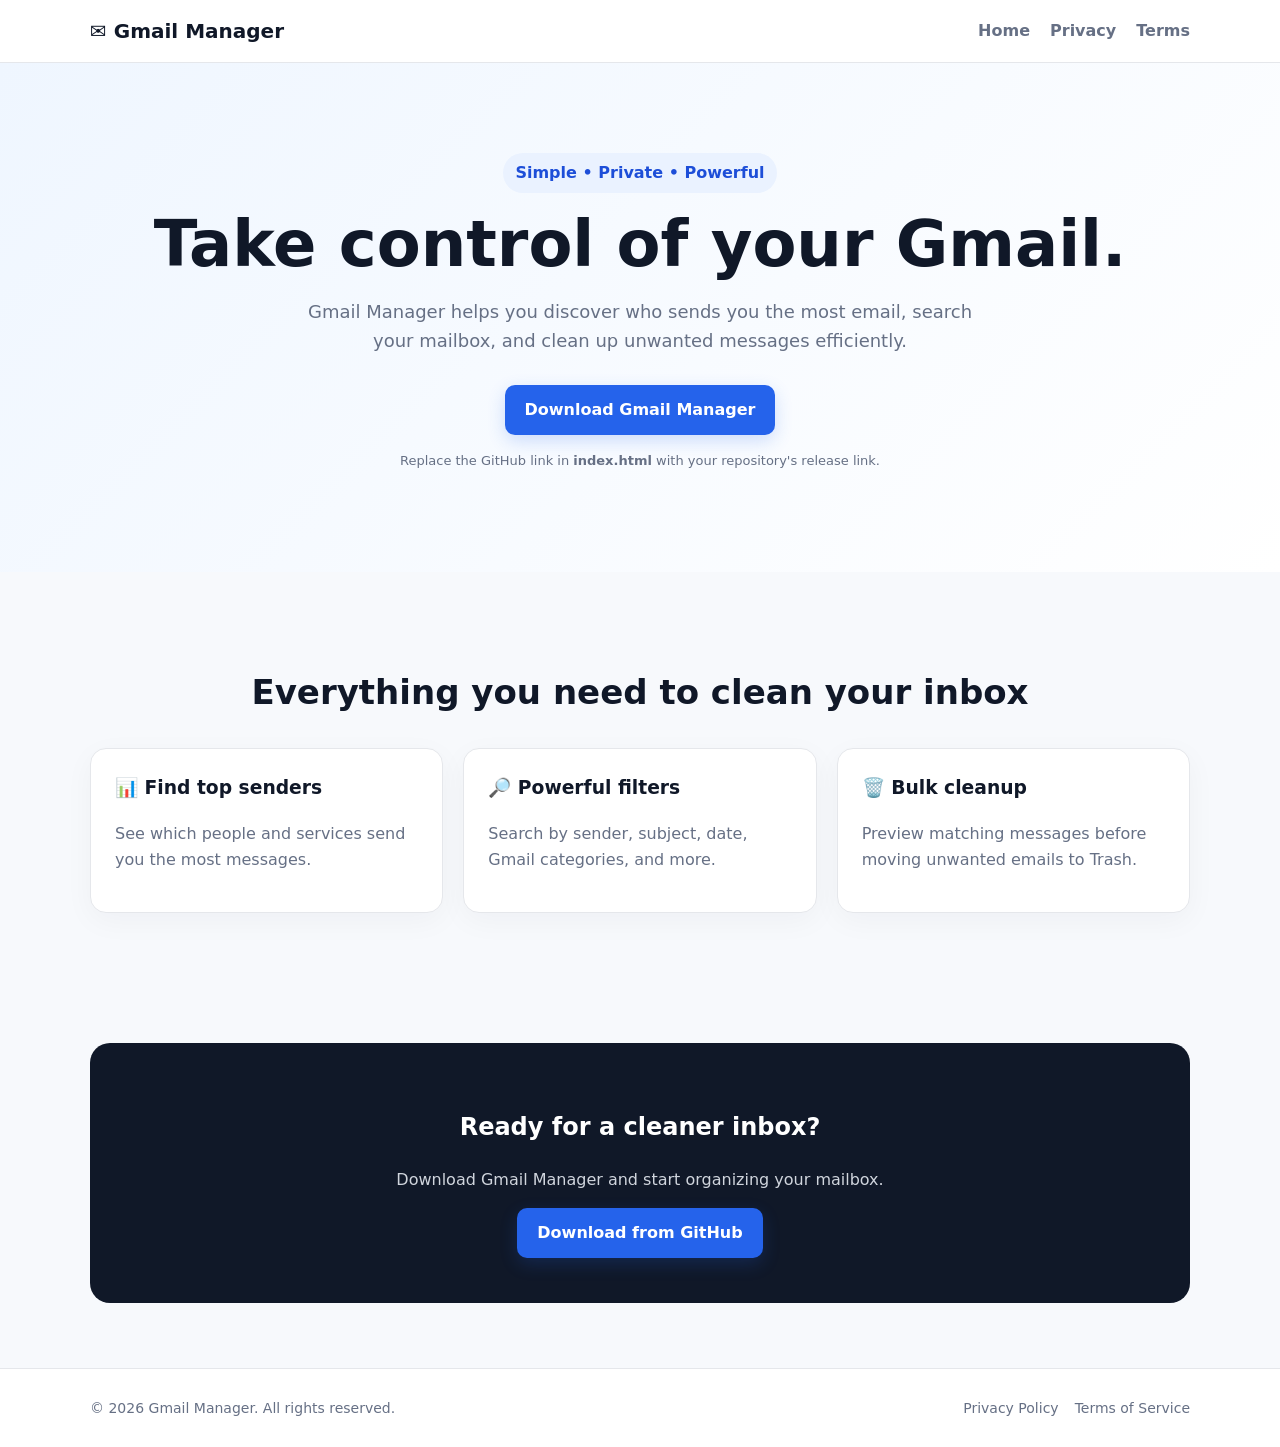
==== index.html @ 33979002 "added site file" ====
<!doctype html><html lang="en"><head><meta charset="utf-8"><meta name="viewport" content="width=device-width,initial-scale=1"><title>Gmail Manager</title><meta name="description" content="Manage and organize your Gmail mailbox from your desktop."><link rel="stylesheet" href="style.css"></head><body>
<nav class="nav"><div class="container navin">
<a class="brand" href="index.html">✉ Gmail Manager</a>
<div class="links"><a href="index.html">Home</a><a href="privacy.html">Privacy</a><a href="terms.html">Terms</a></div>
</div></nav>
<section class="hero"><div class="container"><div class="badge">Simple • Private • Powerful</div><h1>Take control of your Gmail.</h1><p>Gmail Manager helps you discover who sends you the most email, search your mailbox, and clean up unwanted messages efficiently.</p><a class="btn" href="https://github.com/YOUR-USERNAME/YOUR-REPOSITORY/releases/latest" target="_blank" rel="noopener">Download Gmail Manager</a><p style="font-size:13px;margin-top:16px">Replace the GitHub link in <b>index.html</b> with your repository's release link.</p></div></section>
<section class="features"><div class="container"><h2>Everything you need to clean your inbox</h2><div class="grid">
<div class="card"><h3>📊 Find top senders</h3><p>See which people and services send you the most messages.</p></div>
<div class="card"><h3>🔎 Powerful filters</h3><p>Search by sender, subject, date, Gmail categories, and more.</p></div>
<div class="card"><h3>🗑️ Bulk cleanup</h3><p>Preview matching messages before moving unwanted emails to Trash.</p></div>
</div></div></section>
<section class="cta"><div class="container"><div class="ctaBox"><h2>Ready for a cleaner inbox?</h2><p>Download Gmail Manager and start organizing your mailbox.</p><a class="btn" href="https://github.com/YOUR-USERNAME/YOUR-REPOSITORY/releases/latest" target="_blank" rel="noopener">Download from GitHub</a></div></div></section>
<footer class="footer"><div class="container footerin"><span>© 2026 Gmail Manager. All rights reserved.</span><span><a href="privacy.html">Privacy Policy</a><a href="terms.html">Terms of Service</a></span></div></footer></body></html>
---- style.css ----
:root{--blue:#2563eb;--dark:#101828;--muted:#667085;--bg:#f7f9fc;--card:#fff;--border:#e5e7eb}
*{box-sizing:border-box} body{margin:0;font-family:Inter,system-ui,-apple-system,Segoe UI,Roboto,Arial,sans-serif;color:var(--dark);background:var(--bg);line-height:1.6}
.container{width:min(1100px,92%);margin:auto}.nav{background:#fff;border-bottom:1px solid var(--border);position:sticky;top:0;z-index:2}.navin{display:flex;align-items:center;justify-content:space-between;padding:15px 0}.brand{font-weight:800;font-size:20px;text-decoration:none;color:var(--dark)}.links a{margin-left:20px;text-decoration:none;color:var(--muted);font-weight:600}.btn{display:inline-block;background:var(--blue);color:#fff;padding:12px 20px;border-radius:10px;text-decoration:none;font-weight:700;box-shadow:0 6px 18px #2563eb33}.hero{padding:90px 0 70px;text-align:center;background:linear-gradient(135deg,#eff6ff,#fff)}.hero h1{font-size:clamp(36px,6vw,64px);line-height:1.05;margin:0 0 20px}.hero p{max-width:680px;margin:0 auto 30px;color:var(--muted);font-size:18px}.badge{display:inline-block;background:#eaf2ff;color:#1d4ed8;padding:7px 12px;border-radius:99px;font-weight:700;margin-bottom:18px}.features{padding:65px 0}.features h2,.page h1{text-align:center;font-size:34px}.grid{display:grid;grid-template-columns:repeat(3,1fr);gap:20px}.card{background:var(--card);border:1px solid var(--border);border-radius:16px;padding:24px;box-shadow:0 8px 30px #1018280a}.card h3{margin-top:0}.card p{color:var(--muted)}.cta{padding:65px 0;text-align:center}.ctaBox{background:#101828;color:#fff;padding:45px;border-radius:20px}.ctaBox p{color:#d0d5dd}.footer{padding:28px 0;background:#fff;border-top:1px solid var(--border);color:var(--muted);font-size:14px}.footerin{display:flex;justify-content:space-between;gap:20px}.footer a{color:var(--muted);margin-left:16px;text-decoration:none}.page{max-width:850px;margin:55px auto;background:#fff;border:1px solid var(--border);border-radius:16px;padding:45px}.page h1{text-align:left}.page h2{margin-top:32px}@media(max-width:700px){.links{display:none}.grid{grid-template-columns:1fr}.footerin{display:block}.footer a{margin:0 12px 0 0}.page{margin:25px auto;padding:25px}}
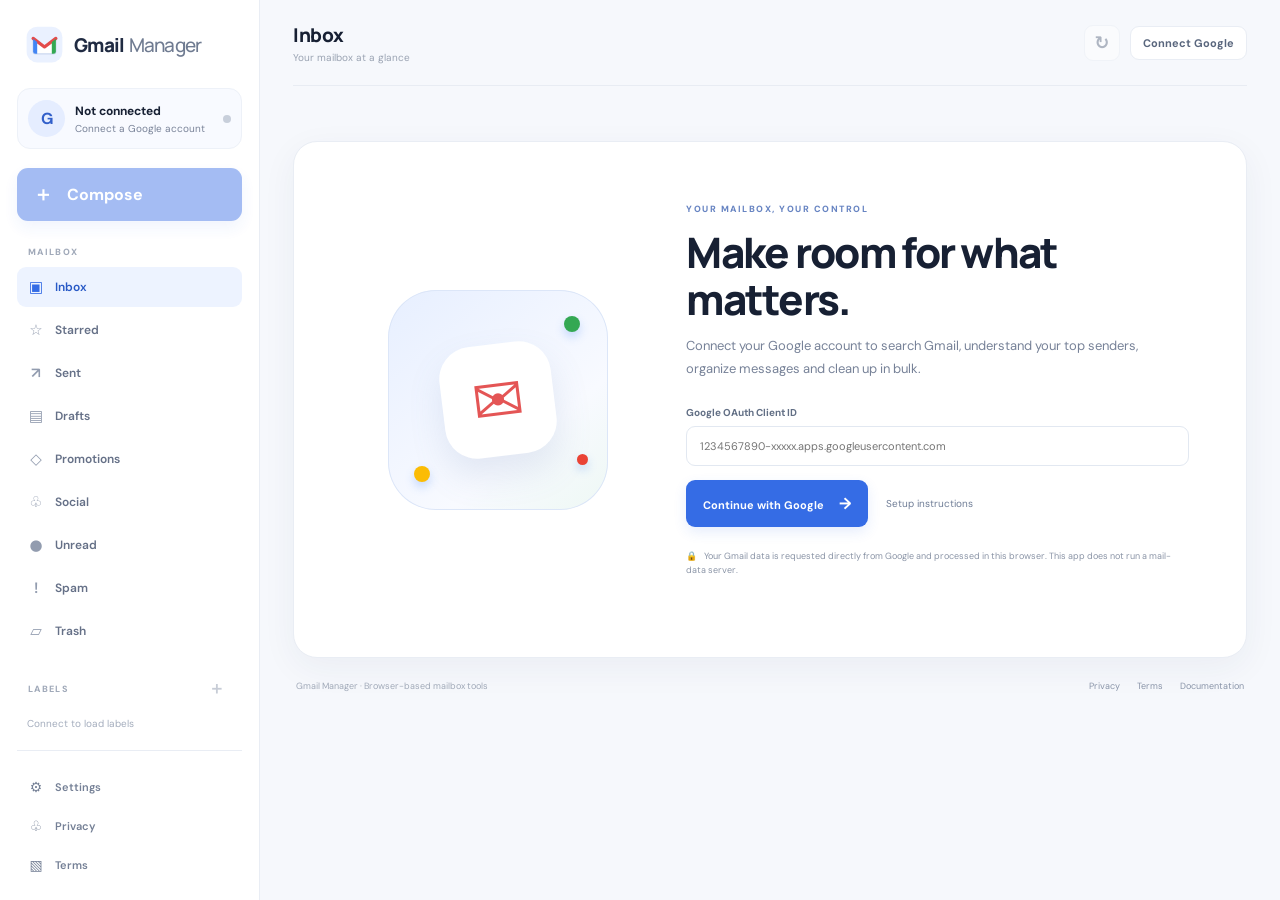
==== commit 3f5d4c78: "integrated on site feature" ====
--- a/index.html
+++ b/index.html
@@ -1,13 +1,158 @@
-<!doctype html><html lang="en"><head><meta charset="utf-8"><meta name="viewport" content="width=device-width,initial-scale=1"><title>Gmail Manager</title><meta name="description" content="Manage and organize your Gmail mailbox from your desktop."><link rel="stylesheet" href="style.css"></head><body>
-<nav class="nav"><div class="container navin">
-<a class="brand" href="index.html">✉ Gmail Manager</a>
-<div class="links"><a href="index.html">Home</a><a href="privacy.html">Privacy</a><a href="terms.html">Terms</a></div>
-</div></nav>
-<section class="hero"><div class="container"><div class="badge">Simple • Private • Powerful</div><h1>Take control of your Gmail.</h1><p>Gmail Manager helps you discover who sends you the most email, search your mailbox, and clean up unwanted messages efficiently.</p><a class="btn" href="https://github.com/YOUR-USERNAME/YOUR-REPOSITORY/releases/latest" target="_blank" rel="noopener">Download Gmail Manager</a><p style="font-size:13px;margin-top:16px">Replace the GitHub link in <b>index.html</b> with your repository's release link.</p></div></section>
-<section class="features"><div class="container"><h2>Everything you need to clean your inbox</h2><div class="grid">
-<div class="card"><h3>📊 Find top senders</h3><p>See which people and services send you the most messages.</p></div>
-<div class="card"><h3>🔎 Powerful filters</h3><p>Search by sender, subject, date, Gmail categories, and more.</p></div>
-<div class="card"><h3>🗑️ Bulk cleanup</h3><p>Preview matching messages before moving unwanted emails to Trash.</p></div>
-</div></div></section>
-<section class="cta"><div class="container"><div class="ctaBox"><h2>Ready for a cleaner inbox?</h2><p>Download Gmail Manager and start organizing your mailbox.</p><a class="btn" href="https://github.com/YOUR-USERNAME/YOUR-REPOSITORY/releases/latest" target="_blank" rel="noopener">Download from GitHub</a></div></div></section>
-<footer class="footer"><div class="container footerin"><span>© 2026 Gmail Manager. All rights reserved.</span><span><a href="privacy.html">Privacy Policy</a><a href="terms.html">Terms of Service</a></span></div></footer></body></html>+<!doctype html>
+<html lang="en">
+<head>
+  <meta charset="utf-8">
+  <meta name="viewport" content="width=device-width,initial-scale=1">
+  <meta name="description" content="A private, browser-based Gmail manager with sender analytics, search and bulk cleanup.">
+  <meta name="theme-color" content="#f6f8fc">
+  <title>Gmail Manager</title>
+  <link rel="icon" href="favicon.svg" type="image/svg+xml">
+  <link rel="stylesheet" href="styles.css">
+  <script src="https://accounts.google.com/gsi/client" async defer></script>
+  <script src="config.js"></script>
+  <script src="app.js" defer></script>
+</head>
+<body>
+  <div class="app-shell">
+    <aside class="sidebar">
+      <a class="brand" href="index.html" aria-label="Gmail Manager home">
+        <span class="brand-mark"><svg viewBox="0 0 48 48" aria-hidden="true"><rect x="2" y="2" width="44" height="44" rx="13" fill="#eaf1ff"/><path d="M10 15.5 24 26l14-10.5v17a3 3 0 0 1-3 3H13a3 3 0 0 1-3-3z" fill="#fff" stroke="#cbd8ef" stroke-width="1.4"/><path d="M10 16.5 24 27l14-10.5" fill="none" stroke="#e34b4b" stroke-width="4" stroke-linecap="round" stroke-linejoin="round"/><path d="M10 17v15.5a3 3 0 0 0 3 3h2V21" fill="#4285f4"/><path d="M38 17v15.5a3 3 0 0 1-3 3h-2V21" fill="#34a853"/></svg></span>
+        <span>Gmail<span class="brand-light">Manager</span></span>
+      </a>
+
+      <div class="account-card" id="accountCard">
+        <div class="avatar" id="accountAvatar">G</div>
+        <div class="account-copy"><strong id="accountName">Not connected</strong><small id="accountEmail">Connect a Google account</small></div>
+        <span class="connection-dot" id="connectionDot"></span>
+      </div>
+
+      <button class="compose-button" id="composeButton" disabled><span>＋</span> Compose</button>
+
+      <div class="nav-label">MAILBOX</div>
+      <nav class="side-nav" aria-label="Mailbox navigation">
+        <button class="nav-item active" data-query="in:inbox" data-title="Inbox"><span class="nav-icon">▣</span> Inbox <span class="nav-count" id="inboxCount"></span></button>
+        <button class="nav-item" data-query="is:starred" data-title="Starred"><span class="nav-icon">☆</span> Starred</button>
+        <button class="nav-item" data-query="in:sent" data-title="Sent"><span class="nav-icon">↗</span> Sent</button>
+        <button class="nav-item" data-query="in:drafts" data-title="Drafts"><span class="nav-icon">▤</span> Drafts</button>
+        <button class="nav-item" data-query="category:promotions" data-title="Promotions"><span class="nav-icon">◇</span> Promotions</button>
+        <button class="nav-item" data-query="category:social" data-title="Social"><span class="nav-icon">♧</span> Social</button>
+        <button class="nav-item" data-query="is:unread" data-title="Unread"><span class="nav-icon">●</span> Unread</button>
+        <button class="nav-item" data-query="in:spam" data-title="Spam"><span class="nav-icon">!</span> Spam</button>
+        <button class="nav-item" data-query="in:trash" data-title="Trash"><span class="nav-icon">▱</span> Trash</button>
+      </nav>
+
+      <div class="nav-label labels-heading">LABELS <button id="createLabelButton" title="Create label" disabled>＋</button></div>
+      <nav class="side-nav label-nav" id="labelNav" aria-label="Custom labels"><div class="muted-mini">Connect to load labels</div></nav>
+
+      <div class="sidebar-bottom">
+        <button class="side-link" id="settingsButton"><span>⚙</span> Settings</button>
+        <a class="side-link" href="privacy.html"><span>♧</span> Privacy</a>
+        <a class="side-link" href="terms.html"><span>▧</span> Terms</a>
+      </div>
+    </aside>
+
+    <main class="main-area">
+      <header class="topbar">
+        <div class="mobile-brand">✉ Gmail Manager</div>
+        <div class="breadcrumb"><span id="pageTitle">Inbox</span><span class="breadcrumb-sub" id="pageSubtitle">Your mailbox at a glance</span></div>
+        <div class="top-actions">
+          <button class="icon-button" id="refreshButton" title="Refresh" disabled>↻</button>
+          <button class="outline-button" id="connectButton">Connect Google</button>
+          <button class="profile-button" id="disconnectButton" hidden>Disconnect</button>
+        </div>
+      </header>
+
+      <section class="connect-panel" id="connectPanel">
+        <div class="connect-illustration"><div class="mail-orbit">✉</div><div class="orbit-dot dot-one"></div><div class="orbit-dot dot-two"></div><div class="orbit-dot dot-three"></div></div>
+        <div class="connect-copy">
+          <span class="eyebrow">YOUR MAILBOX, YOUR CONTROL</span>
+          <h1>Make room for what matters.</h1>
+          <p>Connect your Google account to search Gmail, understand your top senders, organize messages and clean up in bulk.</p>
+          <label class="field-label" for="clientIdInput">Google OAuth Client ID</label>
+          <input class="text-input client-input" id="clientIdInput" type="text" spellcheck="false" autocomplete="off" placeholder="1234567890-xxxxx.apps.googleusercontent.com">
+          <div class="connect-actions"><button class="primary-button" id="connectStartButton">Continue with Google <span>→</span></button><a href="README.md#google-cloud-setup" target="_blank" rel="noopener">Setup instructions</a></div>
+          <div class="privacy-note"><span>🔒</span> Your Gmail data is requested directly from Google and processed in this browser. This app does not run a mail-data server.</div>
+          <div class="connect-error" id="connectError" role="alert"></div>
+        </div>
+      </section>
+
+      <section class="workspace" id="workspace" hidden>
+        <section class="stats-grid" aria-label="Mailbox overview">
+          <article class="stat-card"><div class="stat-top"><span>Total messages</span><span class="stat-icon blue">▤</span></div><strong id="statTotal">—</strong><small>In your mailbox</small></article>
+          <article class="stat-card"><div class="stat-top"><span>Unread</span><span class="stat-icon violet">●</span></div><strong id="statUnread">—</strong><small>Unread on this page</small></article>
+          <article class="stat-card"><div class="stat-top"><span>Conversations</span><span class="stat-icon green">▣</span></div><strong id="statThreads">—</strong><small>Across your account</small></article>
+          <article class="stat-card"><div class="stat-top"><span>Senders scanned</span><span class="stat-icon amber">♙</span></div><strong id="statSenders">—</strong><small id="senderScanNote">Run a sender scan</small></article>
+        </section>
+
+        <section class="toolbar-card">
+          <form id="searchForm" class="search-form">
+            <span class="search-symbol">⌕</span>
+            <input id="searchInput" type="search" placeholder='Search Gmail (e.g. from:example.com older_than:1y)' autocomplete="off">
+            <select id="pageSize" aria-label="Messages per page"><option value="25">25</option><option value="50" selected>50</option><option value="100">100</option></select>
+            <button class="primary-button search-button" type="submit">Search</button>
+          </form>
+          <div class="quick-filters"><span>Quick filters</span><button data-search="category:promotions">Promotions</button><button data-search="has:attachment">Attachments</button><button data-search="is:unread">Unread</button><button data-search="older_than:1y">Older than 1 year</button><button data-search="category:promotions older_than:1y">Old promotions</button><button data-search="larger:10M">Over 10 MB</button></div>
+        </section>
+
+        <div class="content-grid">
+          <section class="mail-card">
+            <div class="mail-card-head">
+              <div><h2 id="listHeading">Inbox</h2><p id="resultDescription">Latest messages in your inbox</p></div>
+              <div class="head-actions"><button class="text-button" id="senderScanButton" disabled>↗ Analyze senders</button><button class="text-button danger-text" id="trashMatchingButton" title="Count and move all matching search results to Trash">Move all matching to Trash</button></div>
+            </div>
+            <div class="bulk-toolbar" id="bulkToolbar">
+              <label class="select-all"><input type="checkbox" id="selectAllCheckbox"><span id="selectedCount">0 selected</span></label>
+              <button data-action="archive" title="Archive">▣</button>
+              <button data-action="read" title="Mark read">✉</button>
+              <button data-action="unread" title="Mark unread">●</button>
+              <button data-action="star" title="Star">☆</button>
+              <button data-action="unstar" title="Unstar">★</button>
+              <button data-action="spam" title="Report spam">!</button>
+              <button data-action="trash" title="Move to Trash" class="danger-icon">▱</button>
+              <button data-action="restore" title="Restore from Trash" class="restore-action" hidden>↶</button>
+              <select id="labelActionSelect" aria-label="Choose label"><option value="">Label as…</option></select>
+              <button id="applyLabelButton" title="Apply selected label">Apply</button>
+            </div>
+            <div class="mail-list" id="mailList"><div class="empty-state"><div class="empty-icon">✉</div><strong>Connect your account to get started</strong><p>Your messages will appear here.</p></div></div>
+            <div class="list-footer"><span id="pageStatus">—</span><div><button id="previousPageButton" disabled>←</button><button id="nextPageButton" disabled>→</button></div></div>
+          </section>
+
+          <aside class="sender-card">
+            <div class="sender-card-head"><div><h2>Top senders</h2><p>Who emails you most</p></div><span class="sender-symbol">♙</span></div>
+            <div class="sender-scan-controls"><label for="scanLimit">Scan messages</label><select id="scanLimit"><option value="500">500</option><option value="1000" selected>1,000</option><option value="2500">2,500</option><option value="5000">5,000</option><option value="10000">10,000</option></select><button id="scanSendersButton" disabled>Scan</button></div>
+            <div class="scan-progress" id="scanProgress" hidden><div class="progress-track"><span id="scanProgressBar"></span></div><small id="scanProgressText">Scanning…</small></div>
+            <div class="sender-list" id="senderList"><div class="sender-placeholder">Run a scan to see people and services ranked by email volume.</div></div>
+            <button class="export-button" id="exportSendersButton" disabled>↓ Export sender list as CSV</button>
+            <p class="sender-footnote">Counts are based on the number of messages scanned. A limited scan may not include your entire mailbox.</p>
+          </aside>
+        </div>
+      </section>
+
+      <footer class="app-footer"><span>Gmail Manager · Browser-based mailbox tools</span><span><a href="privacy.html">Privacy</a><a href="terms.html">Terms</a><a href="README.md">Documentation</a></span></footer>
+    </main>
+  </div>
+
+  <div class="modal-backdrop" id="messageModal" hidden>
+    <section class="message-modal" role="dialog" aria-modal="true" aria-labelledby="messageSubject">
+      <div class="modal-header"><button class="icon-button" id="closeMessageButton" aria-label="Close">←</button><div class="modal-actions"><button id="messageArchiveButton" title="Archive">▣</button><button id="messageTrashButton" title="Move to Trash" class="danger-icon">▱</button><button id="messageStarButton" title="Star">☆</button><button id="messageUnreadButton" title="Mark unread">●</button></div></div>
+      <div class="message-content"><div class="message-labels" id="messageLabels"></div><h2 id="messageSubject">(No subject)</h2><div class="message-meta"><div class="avatar small-avatar" id="messageAvatar">?</div><div><strong id="messageFrom"></strong><small id="messageTo"></small></div><time id="messageDate"></time></div><div class="message-body" id="messageBody">Loading message…</div><div class="attachment-area" id="attachmentArea"></div></div>
+    </section>
+  </div>
+
+  <div class="modal-backdrop" id="composeModal" hidden>
+    <section class="compose-modal" role="dialog" aria-modal="true" aria-labelledby="composeTitle">
+      <div class="compose-header"><strong id="composeTitle">New message</strong><button id="closeComposeButton" aria-label="Close">×</button></div>
+      <form id="composeForm"><input id="composeTo" type="text" placeholder="To (one or more email addresses)" required><input id="composeCc" type="text" placeholder="Cc (optional)"><input id="composeSubject" type="text" placeholder="Subject"><textarea id="composeBody" rows="12" placeholder="Write your message…" required></textarea><div class="compose-footer"><button class="primary-button" type="submit" id="sendButton">Send message ↗</button><span id="composeStatus"></span></div></form>
+    </section>
+  </div>
+
+  <div class="modal-backdrop" id="settingsModal" hidden>
+    <section class="settings-modal" role="dialog" aria-modal="true" aria-labelledby="settingsTitle">
+      <div class="compose-header"><strong id="settingsTitle">Settings & connection</strong><button id="closeSettingsButton" aria-label="Close">×</button></div>
+      <div class="settings-content"><h3>Google OAuth</h3><p>Set the Web application OAuth Client ID registered for this website's domain.</p><label class="field-label" for="settingsClientId">OAuth Client ID</label><input class="text-input" id="settingsClientId" type="text" autocomplete="off"><button class="primary-button" id="saveClientIdButton">Save Client ID</button><div class="settings-divider"></div><h3>Access and privacy</h3><p>The access token stays in memory for this browser session. The site does not store your messages or OAuth token on a server.</p><button class="outline-button" id="revokeButton">Revoke Google access</button></div>
+    </section>
+  </div>
+
+  <div class="toast" id="toast" role="status" aria-live="polite"></div>
+</body>
+</html>
--- a/styles.css
+++ b/styles.css
@@ -0,0 +1,10 @@
+@import url('https://fonts.googleapis.com/css2?family=DM+Sans:wght@400;500;600;700&family=Manrope:wght@400;500;600;700;800&display=swap');
+:root{--bg:#f6f8fc;--surface:#fff;--surface-2:#fbfcff;--ink:#172033;--muted:#798398;--line:#e9edf4;--blue:#356ce5;--blue-dark:#2456c9;--blue-soft:#edf3ff;--red:#dc5353;--green:#26966a;--shadow:0 10px 35px rgba(36,57,95,.055);--radius:17px}
+*{box-sizing:border-box}html,body{margin:0;min-height:100%;font-family:'DM Sans',system-ui,-apple-system,Segoe UI,sans-serif;color:var(--ink);background:var(--bg)}button,input,select,textarea{font:inherit}button{cursor:pointer}button:disabled{opacity:.45;cursor:not-allowed}a{color:inherit}.app-shell{min-height:100vh}.sidebar{position:fixed;inset:0 auto 0 0;width:260px;background:#fff;border-right:1px solid var(--line);padding:25px 17px 17px;display:flex;flex-direction:column;z-index:5}.brand{display:flex;align-items:center;gap:10px;text-decoration:none;color:#202b42;font:800 19px Manrope,sans-serif;padding:0 8px 24px;letter-spacing:-.7px}.brand-mark{width:39px;height:39px;display:grid;place-items:center}.brand-mark svg{width:39px;height:39px}.brand-light{font-weight:500;color:#6f7b91;margin-left:4px}.account-card{display:flex;align-items:center;gap:10px;padding:11px 10px;background:#f8faff;border:1px solid #edf1f8;border-radius:13px;margin-bottom:19px;min-width:0}.avatar{width:37px;height:37px;border-radius:50%;background:#e5edff;color:#315fca;display:grid;place-items:center;font-weight:700;flex:none}.account-copy{display:flex;flex-direction:column;min-width:0;flex:1}.account-copy strong{font-size:12px;overflow:hidden;text-overflow:ellipsis;white-space:nowrap}.account-copy small{font-size:10px;color:var(--muted);overflow:hidden;text-overflow:ellipsis;white-space:nowrap;margin-top:3px}.connection-dot{width:8px;height:8px;background:#c8cfdb;border-radius:50%;flex:none}.connection-dot.connected{background:#27b47c;box-shadow:0 0 0 4px #27b47c1b}.compose-button{border:0;border-radius:11px;background:var(--blue);color:#fff;font-weight:700;padding:13px 16px;text-align:left;box-shadow:0 7px 16px #356ce52a;margin-bottom:25px}.compose-button span{font-size:20px;margin-right:10px;vertical-align:-1px}.nav-label{font-size:9px;font-weight:800;letter-spacing:1.35px;color:#a0a9b9;padding:0 11px;margin-bottom:9px}.side-nav{display:flex;flex-direction:column;gap:3px}.nav-item{border:0;background:transparent;color:#657087;text-align:left;border-radius:9px;padding:10px 11px;font-size:12px;font-weight:600;display:flex;align-items:center;gap:11px}.nav-item:hover,.side-link:hover{background:#f6f8fc}.nav-item.active{background:var(--blue-soft);color:#2859c6}.nav-icon{width:16px;text-align:center;font-size:15px;color:#929caf}.nav-item.active .nav-icon{color:var(--blue)}.nav-count{margin-left:auto;font-size:10px;color:#7c8ba9}.labels-heading{display:flex;justify-content:space-between;align-items:center;margin-top:26px}.labels-heading button{border:0;background:transparent;color:#8490a6;font-size:17px;padding:0 6px}.label-nav{max-height:25vh;overflow:auto}.label-nav .nav-item{font-size:11px;padding:8px 11px}.label-color{width:8px;height:8px;border-radius:3px;background:#91a9d7}.muted-mini{font-size:10px;color:#a4adbd;padding:8px 10px}.sidebar-bottom{margin-top:auto;padding-top:18px;border-top:1px solid var(--line);display:flex;flex-direction:column;gap:3px}.side-link{display:flex;align-items:center;gap:11px;text-decoration:none;color:#758096;padding:9px 11px;border:0;background:transparent;border-radius:9px;font-size:11px;font-weight:600;text-align:left}.side-link span{width:16px;text-align:center;font-size:14px}.main-area{margin-left:260px;min-height:100vh;padding:0 33px 18px;max-width:1800px}.topbar{height:86px;display:flex;align-items:center;justify-content:space-between;border-bottom:1px solid #e8ecf3;margin-bottom:25px}.breadcrumb{display:flex;flex-direction:column;gap:3px}.breadcrumb>span:first-child{font:800 19px Manrope,sans-serif;letter-spacing:-.5px}.breadcrumb-sub{font-size:10px;color:#9aa3b2}.top-actions{display:flex;align-items:center;gap:10px}.icon-button,.profile-button,.outline-button{border:1px solid var(--line);background:#fff;color:#59667d;border-radius:9px;padding:9px 12px;font-size:11px;font-weight:700}.icon-button{width:36px;height:36px;padding:0;font-size:18px}.primary-button{border:0;background:var(--blue);color:#fff;border-radius:9px;padding:11px 16px;font-size:11px;font-weight:700;box-shadow:0 5px 13px #356ce51f}.primary-button:hover,.compose-button:hover{background:var(--blue-dark)}.outline-button:hover,.icon-button:hover{border-color:#b9c9e7;color:var(--blue)}.mobile-brand{display:none}.connect-panel{max-width:1050px;margin:55px auto 0;background:#fff;border:1px solid var(--line);border-radius:24px;box-shadow:var(--shadow);padding:54px 6%;display:grid;grid-template-columns:35% 1fr;gap:5%;align-items:center}.connect-illustration{width:220px;height:220px;border-radius:48px;background:linear-gradient(140deg,#e7efff,#f8faff 67%,#eef8f4);display:grid;place-items:center;position:relative;margin:auto;box-shadow:inset 0 0 0 1px #dce6f8}.mail-orbit{width:112px;height:112px;background:#fff;border-radius:32px;display:grid;place-items:center;color:#e45555;font-size:62px;box-shadow:0 18px 35px #617cab25;transform:rotate(-7deg)}.orbit-dot{position:absolute;width:16px;height:16px;border-radius:50%;background:#4285f4;box-shadow:0 5px 10px #4285f444}.dot-one{top:26px;right:28px;background:#34a853}.dot-two{bottom:28px;left:26px;background:#fbbc05}.dot-three{bottom:45px;right:20px;background:#ea4335;width:11px;height:11px}.eyebrow{font-size:9px;font-weight:800;letter-spacing:1.5px;color:#6784c2}.connect-copy h1{font:800 clamp(30px,4vw,42px)/1.12 Manrope,sans-serif;letter-spacing:-1.7px;margin:12px 0}.connect-copy>p{font-size:13px;color:#778298;line-height:1.75;max-width:540px;margin:0 0 25px}.field-label{display:block;color:#626f85;font-size:10px;font-weight:700;margin:13px 0 7px}.text-input{width:100%;border:1px solid #e2e8f1;border-radius:9px;background:#fff;padding:12px 13px;color:#27344b;outline:0;font-size:11px}.text-input:focus,.search-form input:focus,.compose-modal input:focus,.compose-modal textarea:focus{border-color:#91ace8;box-shadow:0 0 0 3px #356ce511}.connect-actions{display:flex;align-items:center;gap:18px;margin-top:14px}.connect-actions .primary-button{padding:13px 17px}.connect-actions .primary-button span{font-size:16px;margin-left:12px}.connect-actions a{font-size:10px;color:#6f7d96;text-decoration:none}.privacy-note{font-size:9px;color:#8a94a6;margin-top:22px;line-height:1.6}.privacy-note span{margin-right:5px}.connect-error{color:#bc4545;font-size:11px;margin-top:10px;min-height:16px}.workspace{padding-bottom:10px}.stats-grid{display:grid;grid-template-columns:repeat(4,1fr);gap:14px;margin-bottom:18px}.stat-card{background:#fff;border:1px solid var(--line);border-radius:14px;padding:17px 18px;box-shadow:0 5px 17px #24395f07}.stat-top{display:flex;justify-content:space-between;align-items:center;color:#818b9e;font-size:10px;font-weight:600}.stat-card>strong{display:block;font:800 24px Manrope,sans-serif;letter-spacing:-.8px;margin:9px 0 2px}.stat-card small{font-size:9px;color:#a2aaba}.stat-icon{width:28px;height:28px;border-radius:9px;display:grid;place-items:center;font-size:13px}.stat-icon.blue{color:#3c70dd;background:#edf3ff}.stat-icon.violet{color:#8861c8;background:#f3edff}.stat-icon.green{color:#24996b;background:#eaf8f2}.stat-icon.amber{color:#c38d21;background:#fff7e4}.toolbar-card{background:#fff;border:1px solid var(--line);border-radius:14px;padding:14px 16px;margin-bottom:18px}.search-form{height:40px;border:1px solid #edf0f5;background:#fbfcfe;border-radius:9px;display:flex;align-items:center;padding-left:12px;gap:9px}.search-symbol{font-size:23px;color:#93a0b5;line-height:1}.search-form input{border:0;outline:0;background:transparent;flex:1;min-width:60px;font-size:11px;color:#334159}.search-form select{border:0;background:transparent;color:#7b879a;font-size:10px;outline:0}.search-button{height:32px;padding:0 15px;margin-right:4px}.quick-filters{display:flex;align-items:center;gap:7px;flex-wrap:wrap;margin-top:12px}.quick-filters span{font-size:9px;color:#9aa4b4;margin-right:3px}.quick-filters button{border:1px solid #edf0f5;background:#fff;color:#6e7a8f;border-radius:20px;padding:5px 10px;font-size:9px}.quick-filters button:hover{border-color:#c9d7f4;color:#356ce5;background:#f8faff}.content-grid{display:grid;grid-template-columns:minmax(0,1fr) 310px;gap:18px;align-items:start}.mail-card,.sender-card{background:#fff;border:1px solid var(--line);border-radius:14px;box-shadow:0 5px 17px #24395f07;overflow:hidden}.mail-card-head{display:flex;align-items:center;justify-content:space-between;padding:18px 19px 15px}.mail-card-head h2,.sender-card h2{font:800 15px Manrope,sans-serif;letter-spacing:-.4px;margin:0 0 4px}.mail-card-head p,.sender-card-head p{font-size:9px;color:#9aa3b2;margin:0}.head-actions{display:flex;align-items:center;gap:8px}.text-button{background:transparent;border:0;color:#4772cb;font-size:10px;font-weight:700;padding:8px}.more-button{width:30px;height:30px;border:1px solid #eef1f6;background:#fff;color:#758198;border-radius:8px;font-size:17px}.bulk-toolbar{padding:9px 16px;border-top:1px solid #f0f2f6;border-bottom:1px solid #f0f2f6;display:flex;align-items:center;gap:5px;min-height:44px}.bulk-toolbar button{border:0;background:transparent;color:#758198;border-radius:6px;width:28px;height:27px;font-size:13px}.bulk-toolbar button:hover{background:#eff4ff;color:#356ce5}.bulk-toolbar .danger-icon{color:#c45454}.bulk-toolbar .select-all{display:flex;align-items:center;gap:7px;font-size:9px;color:#7b8799;margin-right:6px;white-space:nowrap}.bulk-toolbar input{accent-color:var(--blue)}.bulk-toolbar select{max-width:120px;min-width:0;border:1px solid #e8edf4;border-radius:6px;padding:5px;color:#768197;font-size:9px;margin-left:auto}.bulk-toolbar #applyLabelButton{border:1px solid #e8edf4;width:auto;padding:0 8px;font-size:9px}.mail-list{min-height:250px}.mail-row{display:grid;grid-template-columns:24px 1fr 90px;gap:10px;align-items:center;padding:12px 17px;border-bottom:1px solid #f0f2f6;cursor:pointer;transition:background .12s}.mail-row:hover{background:#f9fbff}.mail-row.unread{background:#f7f9ff}.mail-row.unread .row-sender,.mail-row.unread .row-subject{font-weight:800;color:#26334a}.row-check{display:grid;place-items:center}.row-check input{accent-color:var(--blue);margin:0}.row-main{min-width:0}.row-top{display:flex;align-items:center;gap:9px;min-width:0}.row-sender{font-size:10px;font-weight:600;color:#536078;white-space:nowrap;overflow:hidden;text-overflow:ellipsis;max-width:38%}.row-subject{font-size:10px;font-weight:600;color:#38445b;white-space:nowrap;overflow:hidden;text-overflow:ellipsis}.row-snippet{font-size:9px;color:#9aa3b3;white-space:nowrap;overflow:hidden;text-overflow:ellipsis;margin-top:4px}.row-date{text-align:right;color:#929daf;font-size:9px;white-space:nowrap}.row-star{color:#d7a83c;margin-right:5px}.empty-state{display:grid;place-items:center;text-align:center;padding:52px 20px;color:#8c97aa}.empty-state strong{font:700 12px Manrope;color:#55627a;margin-top:10px}.empty-state p{font-size:10px;margin:5px 0}.empty-icon{width:45px;height:45px;border-radius:15px;background:#eef3ff;color:#5780d4;display:grid;place-items:center;font-size:23px}.list-footer{padding:11px 16px;display:flex;align-items:center;justify-content:space-between;font-size:9px;color:#9aa3b2}.list-footer button{border:1px solid #e9edf4;border-radius:7px;background:#fff;color:#718099;width:30px;height:28px;margin-left:5px}.sender-card{padding:17px 16px}.sender-card-head{display:flex;justify-content:space-between;align-items:center}.sender-symbol{width:29px;height:29px;border-radius:9px;background:#edf3ff;color:#4b75ca;display:grid;place-items:center}.sender-scan-controls{display:flex;align-items:center;gap:6px;background:#fafbfe;border:1px solid #eef1f6;padding:8px;border-radius:8px;margin-top:14px}.sender-scan-controls label{font-size:9px;color:#8b95a7;flex:1}.sender-scan-controls select{border:0;background:transparent;font-size:9px;color:#63718a;outline:0}.sender-scan-controls button{border:0;background:#eaf1ff;color:#356ce5;border-radius:6px;padding:6px 10px;font-size:9px;font-weight:700}.scan-progress{padding:10px 2px 0}.progress-track{height:4px;background:#edf1f7;border-radius:9px;overflow:hidden}.progress-track span{display:block;height:100%;width:0;background:#4b77df;transition:width .2s}.scan-progress small{display:block;color:#929db0;font-size:9px;margin-top:5px}.sender-list{margin:10px 0;min-height:100px}.sender-placeholder{font-size:10px;line-height:1.6;color:#9aa4b4;padding:18px 8px;text-align:center}.sender-row{display:flex;align-items:center;gap:9px;padding:9px 2px;border-bottom:1px solid #f1f3f7;cursor:pointer}.sender-row:hover .sender-address{color:#356ce5}.sender-avatar{width:28px;height:28px;border-radius:9px;background:#eef3ff;color:#5379c8;display:grid;place-items:center;font-size:10px;font-weight:700;flex:none}.sender-details{min-width:0;flex:1}.sender-name{font-size:9px;font-weight:700;color:#536078;white-space:nowrap;overflow:hidden;text-overflow:ellipsis}.sender-address{font-size:8px;color:#a0a9b8;white-space:nowrap;overflow:hidden;text-overflow:ellipsis;margin-top:2px}.sender-count{font-size:9px;color:#68758d;font-weight:700;background:#f4f6fa;border-radius:6px;padding:4px 6px}.export-button{width:100%;border:1px solid #e5ebf5;background:#fff;color:#62718a;border-radius:8px;padding:9px;font-size:9px;font-weight:700}.export-button:not(:disabled):hover{border-color:#c5d5f4;color:#356ce5}.sender-footnote{font-size:8px;color:#a0a9b8;line-height:1.5;margin:10px 2px 0}.app-footer{display:flex;justify-content:space-between;align-items:center;color:#a0a9b8;font-size:9px;padding:22px 3px 4px}.app-footer a{margin-left:17px;text-decoration:none;color:#8994a8}.modal-backdrop{position:fixed;inset:0;background:#18243c66;backdrop-filter:blur(3px);z-index:20;display:grid;place-items:center;padding:20px}.modal-backdrop[hidden]{display:none}.message-modal,.compose-modal,.settings-modal{background:#fff;border-radius:16px;box-shadow:0 25px 80px #16233d35;max-height:90vh;overflow:auto;width:min(850px,100%)}.modal-header{position:sticky;top:0;background:#fff;border-bottom:1px solid var(--line);padding:12px 17px;display:flex;justify-content:space-between;align-items:center;z-index:1}.modal-actions{display:flex;gap:7px}.modal-actions button{width:31px;height:30px;border:1px solid #edf0f5;background:#fff;color:#778298;border-radius:8px}.message-content{padding:26px 45px 35px}.message-content h2{font:800 21px Manrope,sans-serif;letter-spacing:-.6px;margin:12px 0 19px}.message-labels{display:flex;gap:5px;flex-wrap:wrap}.label-pill{font-size:8px;padding:4px 7px;border-radius:5px;background:#f0f4fc;color:#6880ae}.message-meta{display:flex;align-items:center;gap:10px;padding-bottom:17px;border-bottom:1px solid #edf0f5}.small-avatar{width:34px;height:34px;font-size:12px}.message-meta>div:nth-child(2){display:flex;flex-direction:column;gap:3px;min-width:0}.message-meta strong{font-size:10px}.message-meta small{font-size:9px;color:#909bae}.message-meta time{font-size:9px;color:#9ba5b5;margin-left:auto}.message-body{padding:24px 0 10px;color:#46536b;font-size:12px;line-height:1.8;white-space:pre-wrap;overflow-wrap:anywhere;min-height:120px}.attachment-area{display:flex;gap:8px;flex-wrap:wrap;margin-top:18px}.attachment-chip{border:1px solid #e9edf4;border-radius:8px;background:#fafbfe;padding:8px 10px;color:#61708a;font-size:9px}.compose-modal{width:min(620px,100%)}.compose-header{display:flex;justify-content:space-between;align-items:center;padding:15px 18px;background:#f7f9fc;border-bottom:1px solid var(--line);font-size:12px}.compose-header button{border:0;background:transparent;color:#7b879b;font-size:20px}.compose-modal form{display:flex;flex-direction:column;padding:7px 18px 16px}.compose-modal input,.compose-modal textarea{border:0;border-bottom:1px solid #edf0f5;padding:12px 3px;font-size:11px;outline:0;resize:vertical;color:#34415a}.compose-modal input:focus,.compose-modal textarea:focus{box-shadow:none;border-color:#9db3e4}.compose-footer{display:flex;align-items:center;gap:12px;padding-top:14px}.compose-footer span{font-size:9px;color:#8c97a9}.settings-modal{width:min(520px,100%)}.settings-content{padding:20px}.settings-content h3{font:800 13px Manrope;margin:5px 0}.settings-content p{font-size:10px;color:#7f8a9d;line-height:1.7;margin:6px 0 16px}.settings-content .primary-button{margin-top:10px}.settings-divider{height:1px;background:#edf0f5;margin:22px 0}.toast{position:fixed;bottom:22px;left:50%;transform:translate(-50%,20px);opacity:0;pointer-events:none;background:#18243b;color:#fff;padding:11px 16px;border-radius:9px;box-shadow:0 10px 25px #18243b2a;font-size:10px;z-index:40;transition:.2s;max-width:90vw;text-align:center}.toast.show{opacity:1;transform:translate(-50%,0)}
+@media(max-width:1100px){.content-grid{grid-template-columns:minmax(0,1fr) 270px}.sidebar{width:225px}.main-area{margin-left:225px;padding:0 22px 18px}.connect-panel{grid-template-columns:29% 1fr;padding:42px 5%}.connect-illustration{width:170px;height:170px}.mail-orbit{width:90px;height:90px;font-size:50px}}
+@media(max-width:820px){.sidebar{width:70px;padding:18px 9px}.brand{padding:0 6px 22px}.brand>span:last-child,.account-copy,.connection-dot,.compose-button:not(:disabled){font-size:0}.brand-mark{width:43px}.account-card{justify-content:center;padding:8px 0}.account-card .avatar{width:34px;height:34px}.compose-button{padding:10px;text-align:center;font-size:0;height:40px}.compose-button span{font-size:22px;margin:0}.nav-label{font-size:0;padding:0;height:14px}.nav-item{justify-content:center;font-size:0;padding:11px 0}.nav-icon{font-size:17px}.nav-item .nav-count{display:none}.labels-heading button{font-size:0}.label-nav .nav-item{font-size:0}.label-nav .label-color{width:10px;height:10px}.side-link{justify-content:center;font-size:0;padding:11px 0}.side-link span{font-size:15px}.main-area{margin-left:70px}.connect-panel{grid-template-columns:1fr;padding:32px 7%;margin-top:20px}.connect-illustration{width:140px;height:140px;margin-bottom:24px}.mail-orbit{width:78px;height:78px;font-size:43px;border-radius:25px}.content-grid{grid-template-columns:1fr}.sender-card{order:2}.stats-grid{grid-template-columns:repeat(2,1fr)}}
+@media(max-width:560px){.main-area{padding:0 12px 15px}.topbar{height:69px;margin-bottom:15px}.breadcrumb{display:none}.mobile-brand{display:block;font:800 15px Manrope}.top-actions{gap:6px}.top-actions .outline-button{padding:8px;font-size:9px}.top-actions .profile-button{padding:8px;font-size:9px}.connect-panel{padding:26px 20px;border-radius:17px}.connect-copy h1{font-size:30px}.connect-actions{align-items:flex-start;flex-direction:column;gap:10px}.stats-grid{gap:8px}.stat-card{padding:13px}.stat-card>strong{font-size:20px}.toolbar-card{padding:10px}.search-form{gap:5px;padding-left:8px}.search-form input{font-size:9px}.search-form select{font-size:9px}.search-button{padding:0 10px}.quick-filters{gap:5px}.quick-filters button{font-size:8px;padding:5px 7px}.mail-card-head{padding:14px 12px}.mail-row{grid-template-columns:19px 1fr 49px;gap:6px;padding:11px 10px}.row-sender{max-width:42%;font-size:9px}.row-subject{font-size:9px}.row-date{font-size:8px}.bulk-toolbar{padding:7px 8px;gap:2px;overflow-x:auto}.bulk-toolbar button{flex:none;width:25px}.bulk-toolbar .select-all{font-size:8px}.bulk-toolbar select{min-width:85px}.sender-card{padding:14px}.app-footer{font-size:8px;gap:8px;align-items:flex-start;flex-direction:column}.message-content{padding:20px}.message-content h2{font-size:17px}.message-meta time{display:none}.modal-backdrop{padding:8px}.message-modal,.compose-modal,.settings-modal{max-height:95vh}.settings-content{padding:17px}}
+/* Static legal pages */
+.policy-wrap{max-width:900px;margin:45px auto;padding:0 20px}.policy-brand{display:inline-flex;align-items:center;gap:8px;text-decoration:none;font:800 17px Manrope,sans-serif;color:#27354e;margin:0 0 18px}.policy-card{background:#fff;border:1px solid var(--line);border-radius:18px;padding:clamp(24px,5vw,52px);box-shadow:var(--shadow)}.policy-kicker{font-size:9px;letter-spacing:1.5px;color:#6482c2;font-weight:800}.policy-card h1{font:800 clamp(29px,4vw,40px) Manrope,sans-serif;letter-spacing:-1.2px;margin:8px 0}.policy-date{font-size:10px;color:#9aa4b4;margin-bottom:28px}.policy-card h2{font:800 14px Manrope,sans-serif;margin:26px 0 7px}.policy-card p{font-size:12px;line-height:1.8;color:#627087}.policy-card code{font-size:10px;background:#f2f5fb;padding:3px 5px;border-radius:4px;overflow-wrap:anywhere}.policy-back{margin-top:35px}.policy-back a{color:#356ce5;text-decoration:none;font-weight:700}.policy-footer{text-align:center;font-size:9px;color:#9aa4b4;margin:18px 0}
+
+.danger-text{color:#c44f55!important}.danger-text:hover{color:#a93239!important}
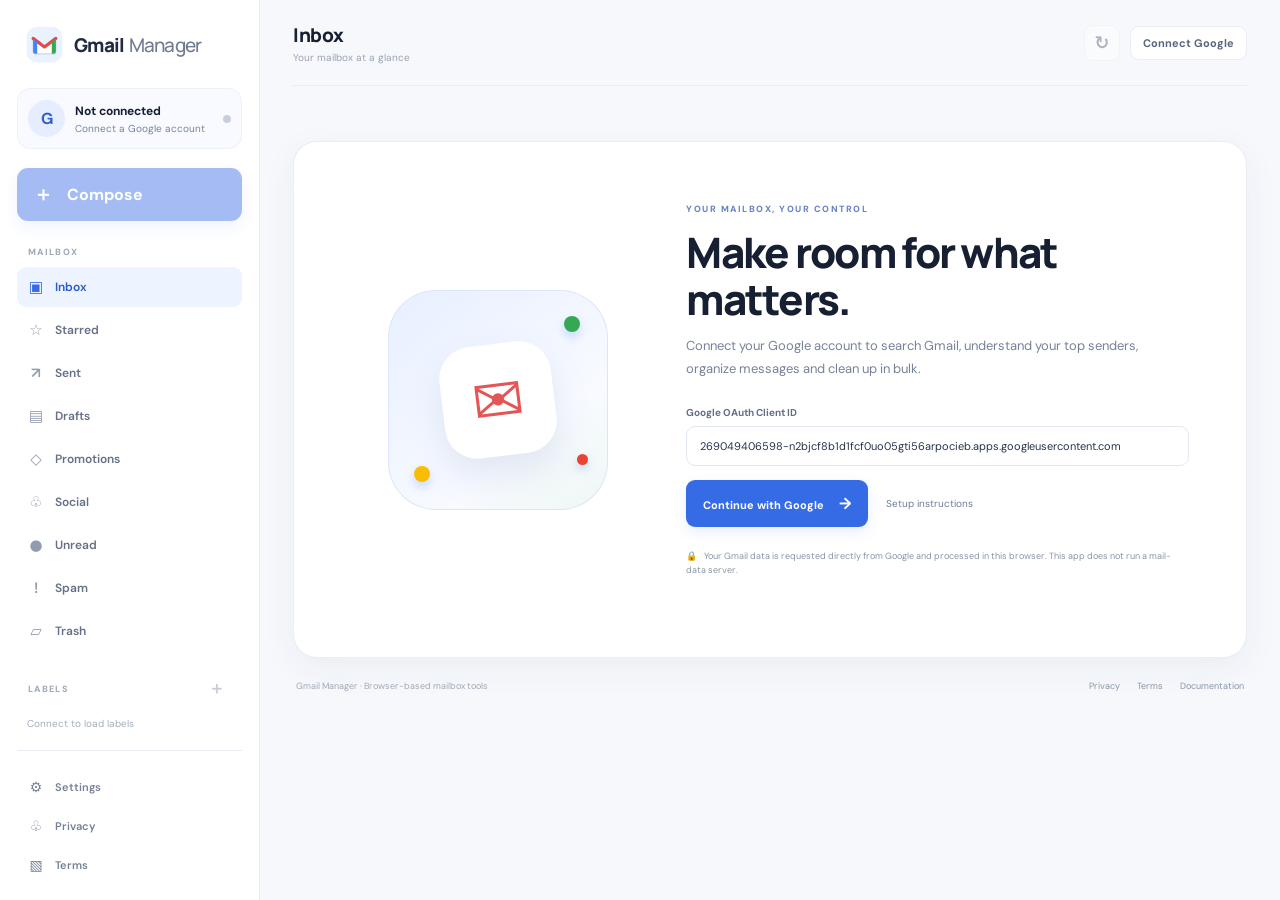
==== commit 33703288: "updated cache" ====
--- a/index.html
+++ b/index.html
@@ -1,28 +1,40 @@
 <!doctype html>
 <html lang="en">
+
 <head>
   <meta charset="utf-8">
   <meta name="viewport" content="width=device-width,initial-scale=1">
-  <meta name="description" content="A private, browser-based Gmail manager with sender analytics, search and bulk cleanup.">
+  <meta name="description"
+    content="A private, browser-based Gmail manager with sender analytics, search and bulk cleanup.">
   <meta name="theme-color" content="#f6f8fc">
   <title>Gmail Manager</title>
   <link rel="icon" href="favicon.svg" type="image/svg+xml">
-  <link rel="stylesheet" href="styles.css">
+  <link rel="stylesheet" href="styles.css?v=1.0.1">
   <script src="https://accounts.google.com/gsi/client" async defer></script>
-  <script src="config.js"></script>
-  <script src="app.js" defer></script>
+  <script src="config.js?V=1.0.1"></script>
+  <script src="app.js?v=1.0.1" defer></script>
 </head>
+
 <body>
   <div class="app-shell">
     <aside class="sidebar">
       <a class="brand" href="index.html" aria-label="Gmail Manager home">
-        <span class="brand-mark"><svg viewBox="0 0 48 48" aria-hidden="true"><rect x="2" y="2" width="44" height="44" rx="13" fill="#eaf1ff"/><path d="M10 15.5 24 26l14-10.5v17a3 3 0 0 1-3 3H13a3 3 0 0 1-3-3z" fill="#fff" stroke="#cbd8ef" stroke-width="1.4"/><path d="M10 16.5 24 27l14-10.5" fill="none" stroke="#e34b4b" stroke-width="4" stroke-linecap="round" stroke-linejoin="round"/><path d="M10 17v15.5a3 3 0 0 0 3 3h2V21" fill="#4285f4"/><path d="M38 17v15.5a3 3 0 0 1-3 3h-2V21" fill="#34a853"/></svg></span>
+        <span class="brand-mark"><svg viewBox="0 0 48 48" aria-hidden="true">
+            <rect x="2" y="2" width="44" height="44" rx="13" fill="#eaf1ff" />
+            <path d="M10 15.5 24 26l14-10.5v17a3 3 0 0 1-3 3H13a3 3 0 0 1-3-3z" fill="#fff" stroke="#cbd8ef"
+              stroke-width="1.4" />
+            <path d="M10 16.5 24 27l14-10.5" fill="none" stroke="#e34b4b" stroke-width="4" stroke-linecap="round"
+              stroke-linejoin="round" />
+            <path d="M10 17v15.5a3 3 0 0 0 3 3h2V21" fill="#4285f4" />
+            <path d="M38 17v15.5a3 3 0 0 1-3 3h-2V21" fill="#34a853" />
+          </svg></span>
         <span>Gmail<span class="brand-light">Manager</span></span>
       </a>
 
       <div class="account-card" id="accountCard">
         <div class="avatar" id="accountAvatar">G</div>
-        <div class="account-copy"><strong id="accountName">Not connected</strong><small id="accountEmail">Connect a Google account</small></div>
+        <div class="account-copy"><strong id="accountName">Not connected</strong><small id="accountEmail">Connect a
+            Google account</small></div>
         <span class="connection-dot" id="connectionDot"></span>
       </div>
 
@@ -30,19 +42,28 @@
 
       <div class="nav-label">MAILBOX</div>
       <nav class="side-nav" aria-label="Mailbox navigation">
-        <button class="nav-item active" data-query="in:inbox" data-title="Inbox"><span class="nav-icon">▣</span> Inbox <span class="nav-count" id="inboxCount"></span></button>
-        <button class="nav-item" data-query="is:starred" data-title="Starred"><span class="nav-icon">☆</span> Starred</button>
+        <button class="nav-item active" data-query="in:inbox" data-title="Inbox"><span class="nav-icon">▣</span> Inbox
+          <span class="nav-count" id="inboxCount"></span></button>
+        <button class="nav-item" data-query="is:starred" data-title="Starred"><span class="nav-icon">☆</span>
+          Starred</button>
         <button class="nav-item" data-query="in:sent" data-title="Sent"><span class="nav-icon">↗</span> Sent</button>
-        <button class="nav-item" data-query="in:drafts" data-title="Drafts"><span class="nav-icon">▤</span> Drafts</button>
-        <button class="nav-item" data-query="category:promotions" data-title="Promotions"><span class="nav-icon">◇</span> Promotions</button>
-        <button class="nav-item" data-query="category:social" data-title="Social"><span class="nav-icon">♧</span> Social</button>
-        <button class="nav-item" data-query="is:unread" data-title="Unread"><span class="nav-icon">●</span> Unread</button>
+        <button class="nav-item" data-query="in:drafts" data-title="Drafts"><span class="nav-icon">▤</span>
+          Drafts</button>
+        <button class="nav-item" data-query="category:promotions" data-title="Promotions"><span
+            class="nav-icon">◇</span> Promotions</button>
+        <button class="nav-item" data-query="category:social" data-title="Social"><span class="nav-icon">♧</span>
+          Social</button>
+        <button class="nav-item" data-query="is:unread" data-title="Unread"><span class="nav-icon">●</span>
+          Unread</button>
         <button class="nav-item" data-query="in:spam" data-title="Spam"><span class="nav-icon">!</span> Spam</button>
         <button class="nav-item" data-query="in:trash" data-title="Trash"><span class="nav-icon">▱</span> Trash</button>
       </nav>
 
-      <div class="nav-label labels-heading">LABELS <button id="createLabelButton" title="Create label" disabled>＋</button></div>
-      <nav class="side-nav label-nav" id="labelNav" aria-label="Custom labels"><div class="muted-mini">Connect to load labels</div></nav>
+      <div class="nav-label labels-heading">LABELS <button id="createLabelButton" title="Create label"
+          disabled>＋</button></div>
+      <nav class="side-nav label-nav" id="labelNav" aria-label="Custom labels">
+        <div class="muted-mini">Connect to load labels</div>
+      </nav>
 
       <div class="sidebar-bottom">
         <button class="side-link" id="settingsButton"><span>⚙</span> Settings</button>
@@ -54,7 +75,8 @@
     <main class="main-area">
       <header class="topbar">
         <div class="mobile-brand">✉ Gmail Manager</div>
-        <div class="breadcrumb"><span id="pageTitle">Inbox</span><span class="breadcrumb-sub" id="pageSubtitle">Your mailbox at a glance</span></div>
+        <div class="breadcrumb"><span id="pageTitle">Inbox</span><span class="breadcrumb-sub" id="pageSubtitle">Your
+            mailbox at a glance</span></div>
         <div class="top-actions">
           <button class="icon-button" id="refreshButton" title="Refresh" disabled>↻</button>
           <button class="outline-button" id="connectButton">Connect Google</button>
@@ -63,45 +85,83 @@
       </header>
 
       <section class="connect-panel" id="connectPanel">
-        <div class="connect-illustration"><div class="mail-orbit">✉</div><div class="orbit-dot dot-one"></div><div class="orbit-dot dot-two"></div><div class="orbit-dot dot-three"></div></div>
+        <div class="connect-illustration">
+          <div class="mail-orbit">✉</div>
+          <div class="orbit-dot dot-one"></div>
+          <div class="orbit-dot dot-two"></div>
+          <div class="orbit-dot dot-three"></div>
+        </div>
         <div class="connect-copy">
           <span class="eyebrow">YOUR MAILBOX, YOUR CONTROL</span>
           <h1>Make room for what matters.</h1>
-          <p>Connect your Google account to search Gmail, understand your top senders, organize messages and clean up in bulk.</p>
+          <p>Connect your Google account to search Gmail, understand your top senders, organize messages and clean up in
+            bulk.</p>
           <label class="field-label" for="clientIdInput">Google OAuth Client ID</label>
-          <input class="text-input client-input" id="clientIdInput" type="text" spellcheck="false" autocomplete="off" placeholder="1234567890-xxxxx.apps.googleusercontent.com">
-          <div class="connect-actions"><button class="primary-button" id="connectStartButton">Continue with Google <span>→</span></button><a href="README.md#google-cloud-setup" target="_blank" rel="noopener">Setup instructions</a></div>
-          <div class="privacy-note"><span>🔒</span> Your Gmail data is requested directly from Google and processed in this browser. This app does not run a mail-data server.</div>
+          <input class="text-input client-input" id="clientIdInput" type="text" spellcheck="false" autocomplete="off"
+            placeholder="1234567890-xxxxx.apps.googleusercontent.com">
+          <div class="connect-actions"><button class="primary-button" id="connectStartButton">Continue with Google
+              <span>→</span></button><a href="README.md#google-cloud-setup" target="_blank" rel="noopener">Setup
+              instructions</a></div>
+          <div class="privacy-note"><span>🔒</span> Your Gmail data is requested directly from Google and processed in
+            this browser. This app does not run a mail-data server.</div>
           <div class="connect-error" id="connectError" role="alert"></div>
         </div>
       </section>
 
       <section class="workspace" id="workspace" hidden>
         <section class="stats-grid" aria-label="Mailbox overview">
-          <article class="stat-card"><div class="stat-top"><span>Total messages</span><span class="stat-icon blue">▤</span></div><strong id="statTotal">—</strong><small>In your mailbox</small></article>
-          <article class="stat-card"><div class="stat-top"><span>Unread</span><span class="stat-icon violet">●</span></div><strong id="statUnread">—</strong><small>Unread on this page</small></article>
-          <article class="stat-card"><div class="stat-top"><span>Conversations</span><span class="stat-icon green">▣</span></div><strong id="statThreads">—</strong><small>Across your account</small></article>
-          <article class="stat-card"><div class="stat-top"><span>Senders scanned</span><span class="stat-icon amber">♙</span></div><strong id="statSenders">—</strong><small id="senderScanNote">Run a sender scan</small></article>
+          <article class="stat-card">
+            <div class="stat-top"><span>Total messages</span><span class="stat-icon blue">▤</span></div><strong
+              id="statTotal">—</strong><small>In your mailbox</small>
+          </article>
+          <article class="stat-card">
+            <div class="stat-top"><span>Unread</span><span class="stat-icon violet">●</span></div><strong
+              id="statUnread">—</strong><small>Unread on this page</small>
+          </article>
+          <article class="stat-card">
+            <div class="stat-top"><span>Conversations</span><span class="stat-icon green">▣</span></div><strong
+              id="statThreads">—</strong><small>Across your account</small>
+          </article>
+          <article class="stat-card">
+            <div class="stat-top"><span>Senders scanned</span><span class="stat-icon amber">♙</span></div><strong
+              id="statSenders">—</strong><small id="senderScanNote">Run a sender scan</small>
+          </article>
         </section>
 
         <section class="toolbar-card">
           <form id="searchForm" class="search-form">
             <span class="search-symbol">⌕</span>
-            <input id="searchInput" type="search" placeholder='Search Gmail (e.g. from:example.com older_than:1y)' autocomplete="off">
-            <select id="pageSize" aria-label="Messages per page"><option value="25">25</option><option value="50" selected>50</option><option value="100">100</option></select>
+            <input id="searchInput" type="search" placeholder='Search Gmail (e.g. from:example.com older_than:1y)'
+              autocomplete="off">
+            <select id="pageSize" aria-label="Messages per page">
+              <option value="25">25</option>
+              <option value="50" selected>50</option>
+              <option value="100">100</option>
+            </select>
             <button class="primary-button search-button" type="submit">Search</button>
           </form>
-          <div class="quick-filters"><span>Quick filters</span><button data-search="category:promotions">Promotions</button><button data-search="has:attachment">Attachments</button><button data-search="is:unread">Unread</button><button data-search="older_than:1y">Older than 1 year</button><button data-search="category:promotions older_than:1y">Old promotions</button><button data-search="larger:10M">Over 10 MB</button></div>
+          <div class="quick-filters"><span>Quick filters</span><button
+              data-search="category:promotions">Promotions</button><button
+              data-search="has:attachment">Attachments</button><button data-search="is:unread">Unread</button><button
+              data-search="older_than:1y">Older than 1 year</button><button
+              data-search="category:promotions older_than:1y">Old promotions</button><button
+              data-search="larger:10M">Over 10 MB</button></div>
         </section>
 
         <div class="content-grid">
           <section class="mail-card">
             <div class="mail-card-head">
-              <div><h2 id="listHeading">Inbox</h2><p id="resultDescription">Latest messages in your inbox</p></div>
-              <div class="head-actions"><button class="text-button" id="senderScanButton" disabled>↗ Analyze senders</button><button class="text-button danger-text" id="trashMatchingButton" title="Count and move all matching search results to Trash">Move all matching to Trash</button></div>
+              <div>
+                <h2 id="listHeading">Inbox</h2>
+                <p id="resultDescription">Latest messages in your inbox</p>
+              </div>
+              <div class="head-actions"><button class="text-button" id="senderScanButton" disabled>↗ Analyze
+                  senders</button><button class="text-button danger-text" id="trashMatchingButton"
+                  title="Count and move all matching search results to Trash">Move all matching to Trash</button></div>
             </div>
             <div class="bulk-toolbar" id="bulkToolbar">
-              <label class="select-all"><input type="checkbox" id="selectAllCheckbox"><span id="selectedCount">0 selected</span></label>
+              <label class="select-all"><input type="checkbox" id="selectAllCheckbox"><span id="selectedCount">0
+                  selected</span></label>
               <button data-action="archive" title="Archive">▣</button>
               <button data-action="read" title="Mark read">✉</button>
               <button data-action="unread" title="Mark unread">●</button>
@@ -110,49 +170,109 @@
               <button data-action="spam" title="Report spam">!</button>
               <button data-action="trash" title="Move to Trash" class="danger-icon">▱</button>
               <button data-action="restore" title="Restore from Trash" class="restore-action" hidden>↶</button>
-              <select id="labelActionSelect" aria-label="Choose label"><option value="">Label as…</option></select>
+              <select id="labelActionSelect" aria-label="Choose label">
+                <option value="">Label as…</option>
+              </select>
               <button id="applyLabelButton" title="Apply selected label">Apply</button>
             </div>
-            <div class="mail-list" id="mailList"><div class="empty-state"><div class="empty-icon">✉</div><strong>Connect your account to get started</strong><p>Your messages will appear here.</p></div></div>
-            <div class="list-footer"><span id="pageStatus">—</span><div><button id="previousPageButton" disabled>←</button><button id="nextPageButton" disabled>→</button></div></div>
+            <div class="mail-list" id="mailList">
+              <div class="empty-state">
+                <div class="empty-icon">✉</div><strong>Connect your account to get started</strong>
+                <p>Your messages will appear here.</p>
+              </div>
+            </div>
+            <div class="list-footer"><span id="pageStatus">—</span>
+              <div><button id="previousPageButton" disabled>←</button><button id="nextPageButton" disabled>→</button>
+              </div>
+            </div>
           </section>
 
           <aside class="sender-card">
-            <div class="sender-card-head"><div><h2>Top senders</h2><p>Who emails you most</p></div><span class="sender-symbol">♙</span></div>
-            <div class="sender-scan-controls"><label for="scanLimit">Scan messages</label><select id="scanLimit"><option value="500">500</option><option value="1000" selected>1,000</option><option value="2500">2,500</option><option value="5000">5,000</option><option value="10000">10,000</option></select><button id="scanSendersButton" disabled>Scan</button></div>
-            <div class="scan-progress" id="scanProgress" hidden><div class="progress-track"><span id="scanProgressBar"></span></div><small id="scanProgressText">Scanning…</small></div>
-            <div class="sender-list" id="senderList"><div class="sender-placeholder">Run a scan to see people and services ranked by email volume.</div></div>
+            <div class="sender-card-head">
+              <div>
+                <h2>Top senders</h2>
+                <p>Who emails you most</p>
+              </div><span class="sender-symbol">♙</span>
+            </div>
+            <div class="sender-scan-controls"><label for="scanLimit">Scan messages</label><select id="scanLimit">
+                <option value="500">500</option>
+                <option value="1000" selected>1,000</option>
+                <option value="2500">2,500</option>
+                <option value="5000">5,000</option>
+                <option value="10000">10,000</option>
+              </select><button id="scanSendersButton" disabled>Scan</button></div>
+            <div class="scan-progress" id="scanProgress" hidden>
+              <div class="progress-track"><span id="scanProgressBar"></span></div><small
+                id="scanProgressText">Scanning…</small>
+            </div>
+            <div class="sender-list" id="senderList">
+              <div class="sender-placeholder">Run a scan to see people and services ranked by email volume.</div>
+            </div>
             <button class="export-button" id="exportSendersButton" disabled>↓ Export sender list as CSV</button>
-            <p class="sender-footnote">Counts are based on the number of messages scanned. A limited scan may not include your entire mailbox.</p>
+            <p class="sender-footnote">Counts are based on the number of messages scanned. A limited scan may not
+              include your entire mailbox.</p>
           </aside>
         </div>
       </section>
 
-      <footer class="app-footer"><span>Gmail Manager · Browser-based mailbox tools</span><span><a href="privacy.html">Privacy</a><a href="terms.html">Terms</a><a href="README.md">Documentation</a></span></footer>
+      <footer class="app-footer"><span>Gmail Manager · Browser-based mailbox tools</span><span><a
+            href="privacy.html">Privacy</a><a href="terms.html">Terms</a><a href="README.md">Documentation</a></span>
+      </footer>
     </main>
   </div>
 
   <div class="modal-backdrop" id="messageModal" hidden>
     <section class="message-modal" role="dialog" aria-modal="true" aria-labelledby="messageSubject">
-      <div class="modal-header"><button class="icon-button" id="closeMessageButton" aria-label="Close">←</button><div class="modal-actions"><button id="messageArchiveButton" title="Archive">▣</button><button id="messageTrashButton" title="Move to Trash" class="danger-icon">▱</button><button id="messageStarButton" title="Star">☆</button><button id="messageUnreadButton" title="Mark unread">●</button></div></div>
-      <div class="message-content"><div class="message-labels" id="messageLabels"></div><h2 id="messageSubject">(No subject)</h2><div class="message-meta"><div class="avatar small-avatar" id="messageAvatar">?</div><div><strong id="messageFrom"></strong><small id="messageTo"></small></div><time id="messageDate"></time></div><div class="message-body" id="messageBody">Loading message…</div><div class="attachment-area" id="attachmentArea"></div></div>
+      <div class="modal-header"><button class="icon-button" id="closeMessageButton" aria-label="Close">←</button>
+        <div class="modal-actions"><button id="messageArchiveButton" title="Archive">▣</button><button
+            id="messageTrashButton" title="Move to Trash" class="danger-icon">▱</button><button id="messageStarButton"
+            title="Star">☆</button><button id="messageUnreadButton" title="Mark unread">●</button></div>
+      </div>
+      <div class="message-content">
+        <div class="message-labels" id="messageLabels"></div>
+        <h2 id="messageSubject">(No subject)</h2>
+        <div class="message-meta">
+          <div class="avatar small-avatar" id="messageAvatar">?</div>
+          <div><strong id="messageFrom"></strong><small id="messageTo"></small></div><time id="messageDate"></time>
+        </div>
+        <div class="message-body" id="messageBody">Loading message…</div>
+        <div class="attachment-area" id="attachmentArea"></div>
+      </div>
     </section>
   </div>
 
   <div class="modal-backdrop" id="composeModal" hidden>
     <section class="compose-modal" role="dialog" aria-modal="true" aria-labelledby="composeTitle">
-      <div class="compose-header"><strong id="composeTitle">New message</strong><button id="closeComposeButton" aria-label="Close">×</button></div>
-      <form id="composeForm"><input id="composeTo" type="text" placeholder="To (one or more email addresses)" required><input id="composeCc" type="text" placeholder="Cc (optional)"><input id="composeSubject" type="text" placeholder="Subject"><textarea id="composeBody" rows="12" placeholder="Write your message…" required></textarea><div class="compose-footer"><button class="primary-button" type="submit" id="sendButton">Send message ↗</button><span id="composeStatus"></span></div></form>
+      <div class="compose-header"><strong id="composeTitle">New message</strong><button id="closeComposeButton"
+          aria-label="Close">×</button></div>
+      <form id="composeForm"><input id="composeTo" type="text" placeholder="To (one or more email addresses)"
+          required><input id="composeCc" type="text" placeholder="Cc (optional)"><input id="composeSubject" type="text"
+          placeholder="Subject"><textarea id="composeBody" rows="12" placeholder="Write your message…"
+          required></textarea>
+        <div class="compose-footer"><button class="primary-button" type="submit" id="sendButton">Send message
+            ↗</button><span id="composeStatus"></span></div>
+      </form>
     </section>
   </div>
 
   <div class="modal-backdrop" id="settingsModal" hidden>
     <section class="settings-modal" role="dialog" aria-modal="true" aria-labelledby="settingsTitle">
-      <div class="compose-header"><strong id="settingsTitle">Settings & connection</strong><button id="closeSettingsButton" aria-label="Close">×</button></div>
-      <div class="settings-content"><h3>Google OAuth</h3><p>Set the Web application OAuth Client ID registered for this website's domain.</p><label class="field-label" for="settingsClientId">OAuth Client ID</label><input class="text-input" id="settingsClientId" type="text" autocomplete="off"><button class="primary-button" id="saveClientIdButton">Save Client ID</button><div class="settings-divider"></div><h3>Access and privacy</h3><p>The access token stays in memory for this browser session. The site does not store your messages or OAuth token on a server.</p><button class="outline-button" id="revokeButton">Revoke Google access</button></div>
+      <div class="compose-header"><strong id="settingsTitle">Settings & connection</strong><button
+          id="closeSettingsButton" aria-label="Close">×</button></div>
+      <div class="settings-content">
+        <h3>Google OAuth</h3>
+        <p>Set the Web application OAuth Client ID registered for this website's domain.</p><label class="field-label"
+          for="settingsClientId">OAuth Client ID</label><input class="text-input" id="settingsClientId" type="text"
+          autocomplete="off"><button class="primary-button" id="saveClientIdButton">Save Client ID</button>
+        <div class="settings-divider"></div>
+        <h3>Access and privacy</h3>
+        <p>The access token stays in memory for this browser session. The site does not store your messages or OAuth
+          token on a server.</p><button class="outline-button" id="revokeButton">Revoke Google access</button>
+      </div>
     </section>
   </div>
 
   <div class="toast" id="toast" role="status" aria-live="polite"></div>
 </body>
-</html>
+
+</html>
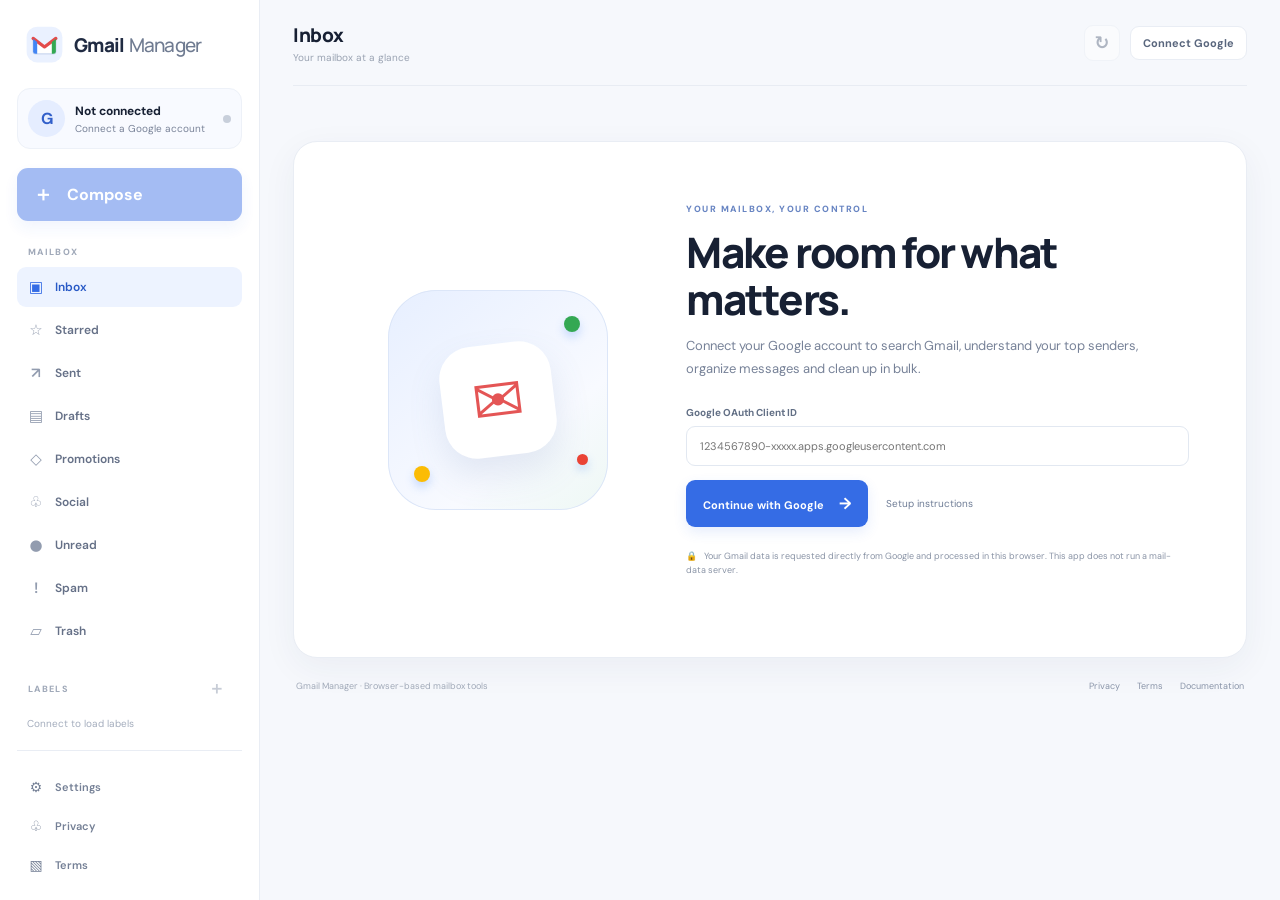
==== commit 33634f99: "Updated wildcard" ====
--- a/index.html
+++ b/index.html
@@ -1,40 +1,28 @@
 <!doctype html>
 <html lang="en">
-
 <head>
   <meta charset="utf-8">
   <meta name="viewport" content="width=device-width,initial-scale=1">
-  <meta name="description"
-    content="A private, browser-based Gmail manager with sender analytics, search and bulk cleanup.">
+  <meta name="description" content="A private, browser-based Gmail manager with sender analytics, search and bulk cleanup.">
   <meta name="theme-color" content="#f6f8fc">
   <title>Gmail Manager</title>
   <link rel="icon" href="favicon.svg" type="image/svg+xml">
-  <link rel="stylesheet" href="styles.css?v=1.0.1">
+  <link rel="stylesheet" href="styles.css">
   <script src="https://accounts.google.com/gsi/client" async defer></script>
-  <script src="config.js?V=1.0.1"></script>
-  <script src="app.js?v=1.0.1" defer></script>
+  <script src="config.js"></script>
+  <script src="app.js" defer></script>
 </head>
-
 <body>
   <div class="app-shell">
     <aside class="sidebar">
       <a class="brand" href="index.html" aria-label="Gmail Manager home">
-        <span class="brand-mark"><svg viewBox="0 0 48 48" aria-hidden="true">
-            <rect x="2" y="2" width="44" height="44" rx="13" fill="#eaf1ff" />
-            <path d="M10 15.5 24 26l14-10.5v17a3 3 0 0 1-3 3H13a3 3 0 0 1-3-3z" fill="#fff" stroke="#cbd8ef"
-              stroke-width="1.4" />
-            <path d="M10 16.5 24 27l14-10.5" fill="none" stroke="#e34b4b" stroke-width="4" stroke-linecap="round"
-              stroke-linejoin="round" />
-            <path d="M10 17v15.5a3 3 0 0 0 3 3h2V21" fill="#4285f4" />
-            <path d="M38 17v15.5a3 3 0 0 1-3 3h-2V21" fill="#34a853" />
-          </svg></span>
+        <span class="brand-mark"><svg viewBox="0 0 48 48" aria-hidden="true"><rect x="2" y="2" width="44" height="44" rx="13" fill="#eaf1ff"/><path d="M10 15.5 24 26l14-10.5v17a3 3 0 0 1-3 3H13a3 3 0 0 1-3-3z" fill="#fff" stroke="#cbd8ef" stroke-width="1.4"/><path d="M10 16.5 24 27l14-10.5" fill="none" stroke="#e34b4b" stroke-width="4" stroke-linecap="round" stroke-linejoin="round"/><path d="M10 17v15.5a3 3 0 0 0 3 3h2V21" fill="#4285f4"/><path d="M38 17v15.5a3 3 0 0 1-3 3h-2V21" fill="#34a853"/></svg></span>
         <span>Gmail<span class="brand-light">Manager</span></span>
       </a>
 
       <div class="account-card" id="accountCard">
         <div class="avatar" id="accountAvatar">G</div>
-        <div class="account-copy"><strong id="accountName">Not connected</strong><small id="accountEmail">Connect a
-            Google account</small></div>
+        <div class="account-copy"><strong id="accountName">Not connected</strong><small id="accountEmail">Connect a Google account</small></div>
         <span class="connection-dot" id="connectionDot"></span>
       </div>
 
@@ -42,28 +30,19 @@
 
       <div class="nav-label">MAILBOX</div>
       <nav class="side-nav" aria-label="Mailbox navigation">
-        <button class="nav-item active" data-query="in:inbox" data-title="Inbox"><span class="nav-icon">▣</span> Inbox
-          <span class="nav-count" id="inboxCount"></span></button>
-        <button class="nav-item" data-query="is:starred" data-title="Starred"><span class="nav-icon">☆</span>
-          Starred</button>
+        <button class="nav-item active" data-query="in:inbox" data-title="Inbox"><span class="nav-icon">▣</span> Inbox <span class="nav-count" id="inboxCount"></span></button>
+        <button class="nav-item" data-query="is:starred" data-title="Starred"><span class="nav-icon">☆</span> Starred</button>
         <button class="nav-item" data-query="in:sent" data-title="Sent"><span class="nav-icon">↗</span> Sent</button>
-        <button class="nav-item" data-query="in:drafts" data-title="Drafts"><span class="nav-icon">▤</span>
-          Drafts</button>
-        <button class="nav-item" data-query="category:promotions" data-title="Promotions"><span
-            class="nav-icon">◇</span> Promotions</button>
-        <button class="nav-item" data-query="category:social" data-title="Social"><span class="nav-icon">♧</span>
-          Social</button>
-        <button class="nav-item" data-query="is:unread" data-title="Unread"><span class="nav-icon">●</span>
-          Unread</button>
+        <button class="nav-item" data-query="in:drafts" data-title="Drafts"><span class="nav-icon">▤</span> Drafts</button>
+        <button class="nav-item" data-query="category:promotions" data-title="Promotions"><span class="nav-icon">◇</span> Promotions</button>
+        <button class="nav-item" data-query="category:social" data-title="Social"><span class="nav-icon">♧</span> Social</button>
+        <button class="nav-item" data-query="is:unread" data-title="Unread"><span class="nav-icon">●</span> Unread</button>
         <button class="nav-item" data-query="in:spam" data-title="Spam"><span class="nav-icon">!</span> Spam</button>
         <button class="nav-item" data-query="in:trash" data-title="Trash"><span class="nav-icon">▱</span> Trash</button>
       </nav>
 
-      <div class="nav-label labels-heading">LABELS <button id="createLabelButton" title="Create label"
-          disabled>＋</button></div>
-      <nav class="side-nav label-nav" id="labelNav" aria-label="Custom labels">
-        <div class="muted-mini">Connect to load labels</div>
-      </nav>
+      <div class="nav-label labels-heading">LABELS <button id="createLabelButton" title="Create label" disabled>＋</button></div>
+      <nav class="side-nav label-nav" id="labelNav" aria-label="Custom labels"><div class="muted-mini">Connect to load labels</div></nav>
 
       <div class="sidebar-bottom">
         <button class="side-link" id="settingsButton"><span>⚙</span> Settings</button>
@@ -75,8 +54,7 @@
     <main class="main-area">
       <header class="topbar">
         <div class="mobile-brand">✉ Gmail Manager</div>
-        <div class="breadcrumb"><span id="pageTitle">Inbox</span><span class="breadcrumb-sub" id="pageSubtitle">Your
-            mailbox at a glance</span></div>
+        <div class="breadcrumb"><span id="pageTitle">Inbox</span><span class="breadcrumb-sub" id="pageSubtitle">Your mailbox at a glance</span></div>
         <div class="top-actions">
           <button class="icon-button" id="refreshButton" title="Refresh" disabled>↻</button>
           <button class="outline-button" id="connectButton">Connect Google</button>
@@ -85,83 +63,46 @@
       </header>
 
       <section class="connect-panel" id="connectPanel">
-        <div class="connect-illustration">
-          <div class="mail-orbit">✉</div>
-          <div class="orbit-dot dot-one"></div>
-          <div class="orbit-dot dot-two"></div>
-          <div class="orbit-dot dot-three"></div>
-        </div>
+        <div class="connect-illustration"><div class="mail-orbit">✉</div><div class="orbit-dot dot-one"></div><div class="orbit-dot dot-two"></div><div class="orbit-dot dot-three"></div></div>
         <div class="connect-copy">
           <span class="eyebrow">YOUR MAILBOX, YOUR CONTROL</span>
           <h1>Make room for what matters.</h1>
-          <p>Connect your Google account to search Gmail, understand your top senders, organize messages and clean up in
-            bulk.</p>
+          <p>Connect your Google account to search Gmail, understand your top senders, organize messages and clean up in bulk.</p>
           <label class="field-label" for="clientIdInput">Google OAuth Client ID</label>
-          <input class="text-input client-input" id="clientIdInput" type="text" spellcheck="false" autocomplete="off"
-            placeholder="1234567890-xxxxx.apps.googleusercontent.com">
-          <div class="connect-actions"><button class="primary-button" id="connectStartButton">Continue with Google
-              <span>→</span></button><a href="README.md#google-cloud-setup" target="_blank" rel="noopener">Setup
-              instructions</a></div>
-          <div class="privacy-note"><span>🔒</span> Your Gmail data is requested directly from Google and processed in
-            this browser. This app does not run a mail-data server.</div>
+          <input class="text-input client-input" id="clientIdInput" type="text" spellcheck="false" autocomplete="off" placeholder="1234567890-xxxxx.apps.googleusercontent.com">
+          <div class="connect-actions"><button class="primary-button" id="connectStartButton">Continue with Google <span>→</span></button><a href="README.md#google-cloud-setup" target="_blank" rel="noopener">Setup instructions</a></div>
+          <div class="privacy-note"><span>🔒</span> Your Gmail data is requested directly from Google and processed in this browser. This app does not run a mail-data server.</div>
           <div class="connect-error" id="connectError" role="alert"></div>
         </div>
       </section>
 
       <section class="workspace" id="workspace" hidden>
         <section class="stats-grid" aria-label="Mailbox overview">
-          <article class="stat-card">
-            <div class="stat-top"><span>Total messages</span><span class="stat-icon blue">▤</span></div><strong
-              id="statTotal">—</strong><small>In your mailbox</small>
-          </article>
-          <article class="stat-card">
-            <div class="stat-top"><span>Unread</span><span class="stat-icon violet">●</span></div><strong
-              id="statUnread">—</strong><small>Unread on this page</small>
-          </article>
-          <article class="stat-card">
-            <div class="stat-top"><span>Conversations</span><span class="stat-icon green">▣</span></div><strong
-              id="statThreads">—</strong><small>Across your account</small>
-          </article>
-          <article class="stat-card">
-            <div class="stat-top"><span>Senders scanned</span><span class="stat-icon amber">♙</span></div><strong
-              id="statSenders">—</strong><small id="senderScanNote">Run a sender scan</small>
-          </article>
+          <article class="stat-card"><div class="stat-top"><span>Total messages</span><span class="stat-icon blue">▤</span></div><strong id="statTotal">—</strong><small>In your mailbox</small></article>
+          <article class="stat-card"><div class="stat-top"><span>Unread</span><span class="stat-icon violet">●</span></div><strong id="statUnread">—</strong><small>Unread on this page</small></article>
+          <article class="stat-card"><div class="stat-top"><span>Conversations</span><span class="stat-icon green">▣</span></div><strong id="statThreads">—</strong><small>Across your account</small></article>
+          <article class="stat-card"><div class="stat-top"><span>Senders scanned</span><span class="stat-icon amber">♙</span></div><strong id="statSenders">—</strong><small id="senderScanNote">Run a sender scan</small></article>
         </section>
 
         <section class="toolbar-card">
           <form id="searchForm" class="search-form">
             <span class="search-symbol">⌕</span>
-            <input id="searchInput" type="search" placeholder='Search Gmail (e.g. from:example.com older_than:1y)'
-              autocomplete="off">
-            <select id="pageSize" aria-label="Messages per page">
-              <option value="25">25</option>
-              <option value="50" selected>50</option>
-              <option value="100">100</option>
-            </select>
+            <input id="searchInput" type="search" placeholder='Search Gmail (e.g. *@linkedin.com older_than:1y)' autocomplete="off">
+            <select id="pageSize" aria-label="Messages per page"><option value="25">25</option><option value="50" selected>50</option><option value="100">100</option></select>
             <button class="primary-button search-button" type="submit">Search</button>
           </form>
-          <div class="quick-filters"><span>Quick filters</span><button
-              data-search="category:promotions">Promotions</button><button
-              data-search="has:attachment">Attachments</button><button data-search="is:unread">Unread</button><button
-              data-search="older_than:1y">Older than 1 year</button><button
-              data-search="category:promotions older_than:1y">Old promotions</button><button
-              data-search="larger:10M">Over 10 MB</button></div>
+          <div class="quick-filters"><span>Quick filters</span><button data-search="category:promotions">Promotions</button><button data-search="*@linkedin.com">LinkedIn senders</button><button data-search="has:attachment">Attachments</button><button data-search="is:unread">Unread</button><button data-search="older_than:1y">Older than 1 year</button><button data-search="category:promotions older_than:1y">Old promotions</button><button data-search="larger:10M">Over 10 MB</button></div>
+          <p class="search-hint">Sender-domain pattern supported: <code>*@linkedin.com</code> or <code>from:*@linkedin.com</code>. Combine it with other Gmail filters, e.g. <code>*@linkedin.com older_than:1y</code>.</p>
         </section>
 
         <div class="content-grid">
           <section class="mail-card">
             <div class="mail-card-head">
-              <div>
-                <h2 id="listHeading">Inbox</h2>
-                <p id="resultDescription">Latest messages in your inbox</p>
-              </div>
-              <div class="head-actions"><button class="text-button" id="senderScanButton" disabled>↗ Analyze
-                  senders</button><button class="text-button danger-text" id="trashMatchingButton"
-                  title="Count and move all matching search results to Trash">Move all matching to Trash</button></div>
+              <div><h2 id="listHeading">Inbox</h2><p id="resultDescription">Latest messages in your inbox</p></div>
+              <div class="head-actions"><button class="text-button" id="senderScanButton" disabled>↗ Analyze senders</button><button class="text-button danger-text" id="trashMatchingButton" title="Count and move all matching search results to Trash">Move all matching to Trash</button></div>
             </div>
             <div class="bulk-toolbar" id="bulkToolbar">
-              <label class="select-all"><input type="checkbox" id="selectAllCheckbox"><span id="selectedCount">0
-                  selected</span></label>
+              <label class="select-all"><input type="checkbox" id="selectAllCheckbox"><span id="selectedCount">0 selected</span></label>
               <button data-action="archive" title="Archive">▣</button>
               <button data-action="read" title="Mark read">✉</button>
               <button data-action="unread" title="Mark unread">●</button>
@@ -170,109 +111,49 @@
               <button data-action="spam" title="Report spam">!</button>
               <button data-action="trash" title="Move to Trash" class="danger-icon">▱</button>
               <button data-action="restore" title="Restore from Trash" class="restore-action" hidden>↶</button>
-              <select id="labelActionSelect" aria-label="Choose label">
-                <option value="">Label as…</option>
-              </select>
+              <select id="labelActionSelect" aria-label="Choose label"><option value="">Label as…</option></select>
               <button id="applyLabelButton" title="Apply selected label">Apply</button>
             </div>
-            <div class="mail-list" id="mailList">
-              <div class="empty-state">
-                <div class="empty-icon">✉</div><strong>Connect your account to get started</strong>
-                <p>Your messages will appear here.</p>
-              </div>
-            </div>
-            <div class="list-footer"><span id="pageStatus">—</span>
-              <div><button id="previousPageButton" disabled>←</button><button id="nextPageButton" disabled>→</button>
-              </div>
-            </div>
+            <div class="mail-list" id="mailList"><div class="empty-state"><div class="empty-icon">✉</div><strong>Connect your account to get started</strong><p>Your messages will appear here.</p></div></div>
+            <div class="list-footer"><span id="pageStatus">—</span><div><button id="previousPageButton" disabled>←</button><button id="nextPageButton" disabled>→</button></div></div>
           </section>
 
           <aside class="sender-card">
-            <div class="sender-card-head">
-              <div>
-                <h2>Top senders</h2>
-                <p>Who emails you most</p>
-              </div><span class="sender-symbol">♙</span>
-            </div>
-            <div class="sender-scan-controls"><label for="scanLimit">Scan messages</label><select id="scanLimit">
-                <option value="500">500</option>
-                <option value="1000" selected>1,000</option>
-                <option value="2500">2,500</option>
-                <option value="5000">5,000</option>
-                <option value="10000">10,000</option>
-              </select><button id="scanSendersButton" disabled>Scan</button></div>
-            <div class="scan-progress" id="scanProgress" hidden>
-              <div class="progress-track"><span id="scanProgressBar"></span></div><small
-                id="scanProgressText">Scanning…</small>
-            </div>
-            <div class="sender-list" id="senderList">
-              <div class="sender-placeholder">Run a scan to see people and services ranked by email volume.</div>
-            </div>
+            <div class="sender-card-head"><div><h2>Top senders</h2><p>Who emails you most</p></div><span class="sender-symbol">♙</span></div>
+            <div class="sender-scan-controls"><label for="scanLimit">Scan messages</label><select id="scanLimit"><option value="500">500</option><option value="1000" selected>1,000</option><option value="2500">2,500</option><option value="5000">5,000</option><option value="10000">10,000</option></select><button id="scanSendersButton" disabled>Scan</button></div>
+            <div class="scan-progress" id="scanProgress" hidden><div class="progress-track"><span id="scanProgressBar"></span></div><small id="scanProgressText">Scanning…</small></div>
+            <div class="sender-list" id="senderList"><div class="sender-placeholder">Run a scan to see people and services ranked by email volume.</div></div>
             <button class="export-button" id="exportSendersButton" disabled>↓ Export sender list as CSV</button>
-            <p class="sender-footnote">Counts are based on the number of messages scanned. A limited scan may not
-              include your entire mailbox.</p>
+            <p class="sender-footnote">Counts are based on the number of messages scanned. A limited scan may not include your entire mailbox.</p>
           </aside>
         </div>
       </section>
 
-      <footer class="app-footer"><span>Gmail Manager · Browser-based mailbox tools</span><span><a
-            href="privacy.html">Privacy</a><a href="terms.html">Terms</a><a href="README.md">Documentation</a></span>
-      </footer>
+      <footer class="app-footer"><span>Gmail Manager · Browser-based mailbox tools</span><span><a href="privacy.html">Privacy</a><a href="terms.html">Terms</a><a href="README.md">Documentation</a></span></footer>
     </main>
   </div>
 
   <div class="modal-backdrop" id="messageModal" hidden>
     <section class="message-modal" role="dialog" aria-modal="true" aria-labelledby="messageSubject">
-      <div class="modal-header"><button class="icon-button" id="closeMessageButton" aria-label="Close">←</button>
-        <div class="modal-actions"><button id="messageArchiveButton" title="Archive">▣</button><button
-            id="messageTrashButton" title="Move to Trash" class="danger-icon">▱</button><button id="messageStarButton"
-            title="Star">☆</button><button id="messageUnreadButton" title="Mark unread">●</button></div>
-      </div>
-      <div class="message-content">
-        <div class="message-labels" id="messageLabels"></div>
-        <h2 id="messageSubject">(No subject)</h2>
-        <div class="message-meta">
-          <div class="avatar small-avatar" id="messageAvatar">?</div>
-          <div><strong id="messageFrom"></strong><small id="messageTo"></small></div><time id="messageDate"></time>
-        </div>
-        <div class="message-body" id="messageBody">Loading message…</div>
-        <div class="attachment-area" id="attachmentArea"></div>
-      </div>
+      <div class="modal-header"><button class="icon-button" id="closeMessageButton" aria-label="Close">←</button><div class="modal-actions"><button id="messageArchiveButton" title="Archive">▣</button><button id="messageTrashButton" title="Move to Trash" class="danger-icon">▱</button><button id="messageStarButton" title="Star">☆</button><button id="messageUnreadButton" title="Mark unread">●</button></div></div>
+      <div class="message-content"><div class="message-labels" id="messageLabels"></div><h2 id="messageSubject">(No subject)</h2><div class="message-meta"><div class="avatar small-avatar" id="messageAvatar">?</div><div><strong id="messageFrom"></strong><small id="messageTo"></small></div><time id="messageDate"></time></div><div class="message-body" id="messageBody">Loading message…</div><div class="attachment-area" id="attachmentArea"></div></div>
     </section>
   </div>
 
   <div class="modal-backdrop" id="composeModal" hidden>
     <section class="compose-modal" role="dialog" aria-modal="true" aria-labelledby="composeTitle">
-      <div class="compose-header"><strong id="composeTitle">New message</strong><button id="closeComposeButton"
-          aria-label="Close">×</button></div>
-      <form id="composeForm"><input id="composeTo" type="text" placeholder="To (one or more email addresses)"
-          required><input id="composeCc" type="text" placeholder="Cc (optional)"><input id="composeSubject" type="text"
-          placeholder="Subject"><textarea id="composeBody" rows="12" placeholder="Write your message…"
-          required></textarea>
-        <div class="compose-footer"><button class="primary-button" type="submit" id="sendButton">Send message
-            ↗</button><span id="composeStatus"></span></div>
-      </form>
+      <div class="compose-header"><strong id="composeTitle">New message</strong><button id="closeComposeButton" aria-label="Close">×</button></div>
+      <form id="composeForm"><input id="composeTo" type="text" placeholder="To (one or more email addresses)" required><input id="composeCc" type="text" placeholder="Cc (optional)"><input id="composeSubject" type="text" placeholder="Subject"><textarea id="composeBody" rows="12" placeholder="Write your message…" required></textarea><div class="compose-footer"><button class="primary-button" type="submit" id="sendButton">Send message ↗</button><span id="composeStatus"></span></div></form>
     </section>
   </div>
 
   <div class="modal-backdrop" id="settingsModal" hidden>
     <section class="settings-modal" role="dialog" aria-modal="true" aria-labelledby="settingsTitle">
-      <div class="compose-header"><strong id="settingsTitle">Settings & connection</strong><button
-          id="closeSettingsButton" aria-label="Close">×</button></div>
-      <div class="settings-content">
-        <h3>Google OAuth</h3>
-        <p>Set the Web application OAuth Client ID registered for this website's domain.</p><label class="field-label"
-          for="settingsClientId">OAuth Client ID</label><input class="text-input" id="settingsClientId" type="text"
-          autocomplete="off"><button class="primary-button" id="saveClientIdButton">Save Client ID</button>
-        <div class="settings-divider"></div>
-        <h3>Access and privacy</h3>
-        <p>The access token stays in memory for this browser session. The site does not store your messages or OAuth
-          token on a server.</p><button class="outline-button" id="revokeButton">Revoke Google access</button>
-      </div>
+      <div class="compose-header"><strong id="settingsTitle">Settings & connection</strong><button id="closeSettingsButton" aria-label="Close">×</button></div>
+      <div class="settings-content"><h3>Google OAuth</h3><p>Set the Web application OAuth Client ID registered for this website's domain.</p><label class="field-label" for="settingsClientId">OAuth Client ID</label><input class="text-input" id="settingsClientId" type="text" autocomplete="off"><button class="primary-button" id="saveClientIdButton">Save Client ID</button><div class="settings-divider"></div><h3>Access and privacy</h3><p>The access token stays in memory for this browser session. The site does not store your messages or OAuth token on a server.</p><button class="outline-button" id="revokeButton">Revoke Google access</button></div>
     </section>
   </div>
 
   <div class="toast" id="toast" role="status" aria-live="polite"></div>
 </body>
-
-</html>+</html>
--- a/styles.css
+++ b/styles.css
@@ -8,3 +8,6 @@
 .policy-wrap{max-width:900px;margin:45px auto;padding:0 20px}.policy-brand{display:inline-flex;align-items:center;gap:8px;text-decoration:none;font:800 17px Manrope,sans-serif;color:#27354e;margin:0 0 18px}.policy-card{background:#fff;border:1px solid var(--line);border-radius:18px;padding:clamp(24px,5vw,52px);box-shadow:var(--shadow)}.policy-kicker{font-size:9px;letter-spacing:1.5px;color:#6482c2;font-weight:800}.policy-card h1{font:800 clamp(29px,4vw,40px) Manrope,sans-serif;letter-spacing:-1.2px;margin:8px 0}.policy-date{font-size:10px;color:#9aa4b4;margin-bottom:28px}.policy-card h2{font:800 14px Manrope,sans-serif;margin:26px 0 7px}.policy-card p{font-size:12px;line-height:1.8;color:#627087}.policy-card code{font-size:10px;background:#f2f5fb;padding:3px 5px;border-radius:4px;overflow-wrap:anywhere}.policy-back{margin-top:35px}.policy-back a{color:#356ce5;text-decoration:none;font-weight:700}.policy-footer{text-align:center;font-size:9px;color:#9aa4b4;margin:18px 0}
 
 .danger-text{color:#c44f55!important}.danger-text:hover{color:#a93239!important}
+
+
+.search-hint{margin:10px 2px 0;color:#667085;font-size:12px;line-height:1.55}.search-hint code{display:inline-block;padding:1px 5px;border:1px solid #e5eaf2;border-radius:5px;background:#f7f9fc;color:#344054;font-family:ui-monospace,SFMono-Regular,Menlo,monospace;font-size:11px}
